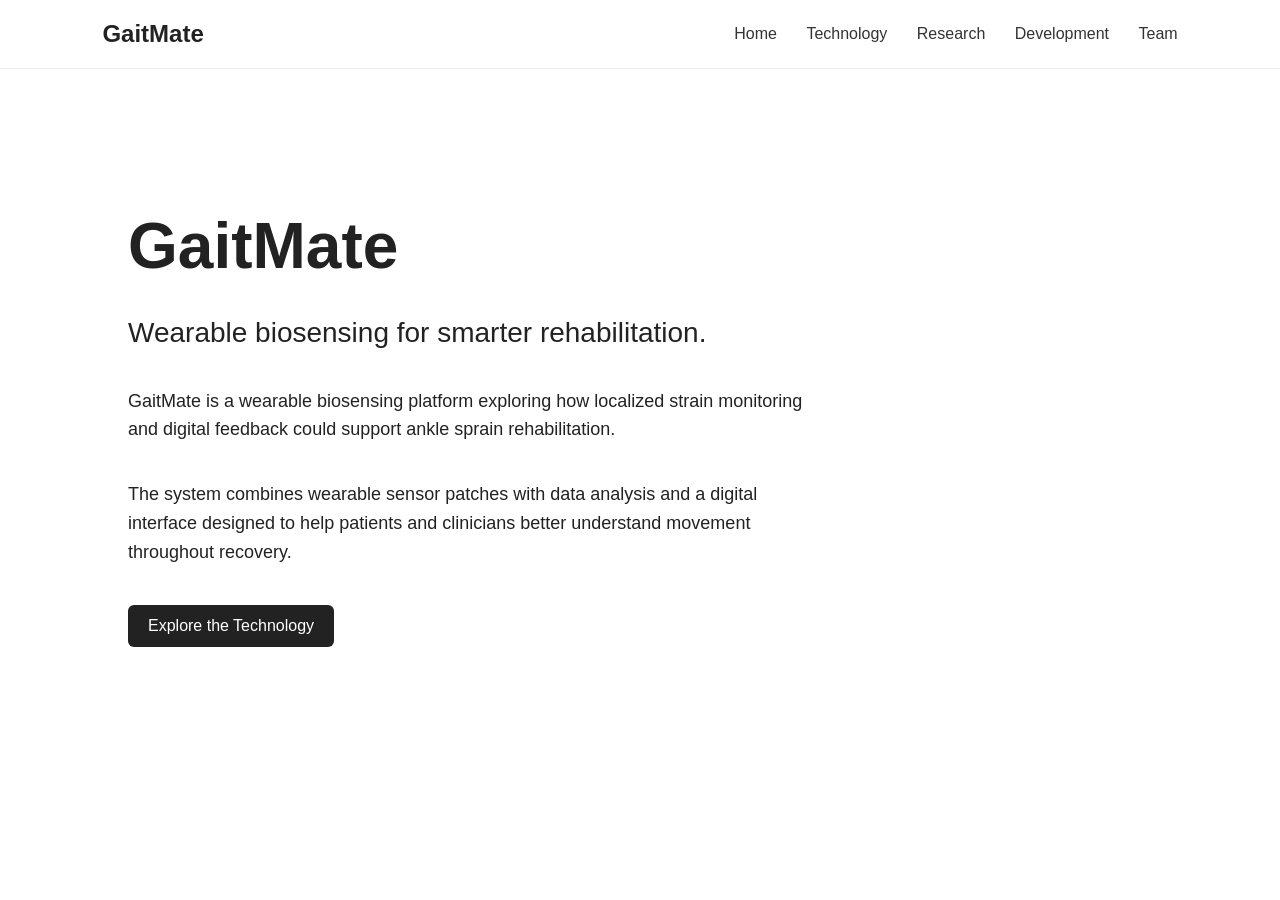
==== index.html @ d4fdb1a8 "Create index.html" ====
<!DOCTYPE html>
<html lang="en">

<head>
  <meta charset="UTF-8">
  <meta name="viewport" content="width=device-width, initial-scale=1.0">

  <title>GaitMate</title>

  <style>
    body {
      font-family: Arial, sans-serif;
      margin: 0;
      color: #222;
      background-color: #ffffff;
    }

    nav {
      padding: 20px 8%;
      display: flex;
      justify-content: space-between;
      align-items: center;
      border-bottom: 1px solid #eee;
    }

    nav h2 {
      margin: 0;
    }

    nav a {
      margin-left: 25px;
      text-decoration: none;
      color: #333;
    }

    .hero {
      min-height: 75vh;
      display: flex;
      flex-direction: column;
      justify-content: center;
      padding: 0 10%;
      max-width: 900px;
    }

    .hero h1 {
      font-size: 64px;
      margin-bottom: 10px;
    }

    .hero h2 {
      font-size: 28px;
      font-weight: normal;
      margin-bottom: 20px;
    }

    .hero p {
      font-size: 18px;
      line-height: 1.6;
      max-width: 700px;
    }

    .button {
      display: inline-block;
      margin-top: 20px;
      padding: 12px 20px;
      background: #222;
      color: white;
      text-decoration: none;
      border-radius: 6px;
      width: fit-content;
    }
  </style>
</head>

<body>

  <nav>
    <h2>GaitMate</h2>

    <div>
      <a href="index.html">Home</a>
      <a href="technology.html">Technology</a>
      <a href="research.html">Research</a>
      <a href="development.html">Development</a>
      <a href="team.html">Team</a>
    </div>
  </nav>

  <main class="hero">

    <h1>GaitMate</h1>

    <h2>Wearable biosensing for smarter rehabilitation.</h2>

    <p>
      GaitMate is a wearable biosensing platform exploring how
      localized strain monitoring and digital feedback could support
      ankle sprain rehabilitation.
    </p>

    <p>
      The system combines wearable sensor patches with data analysis
      and a digital interface designed to help patients and clinicians
      better understand movement throughout recovery.
    </p>

    <a class="button" href="technology.html">
      Explore the Technology
    </a>

  </main>

</body>
</html>
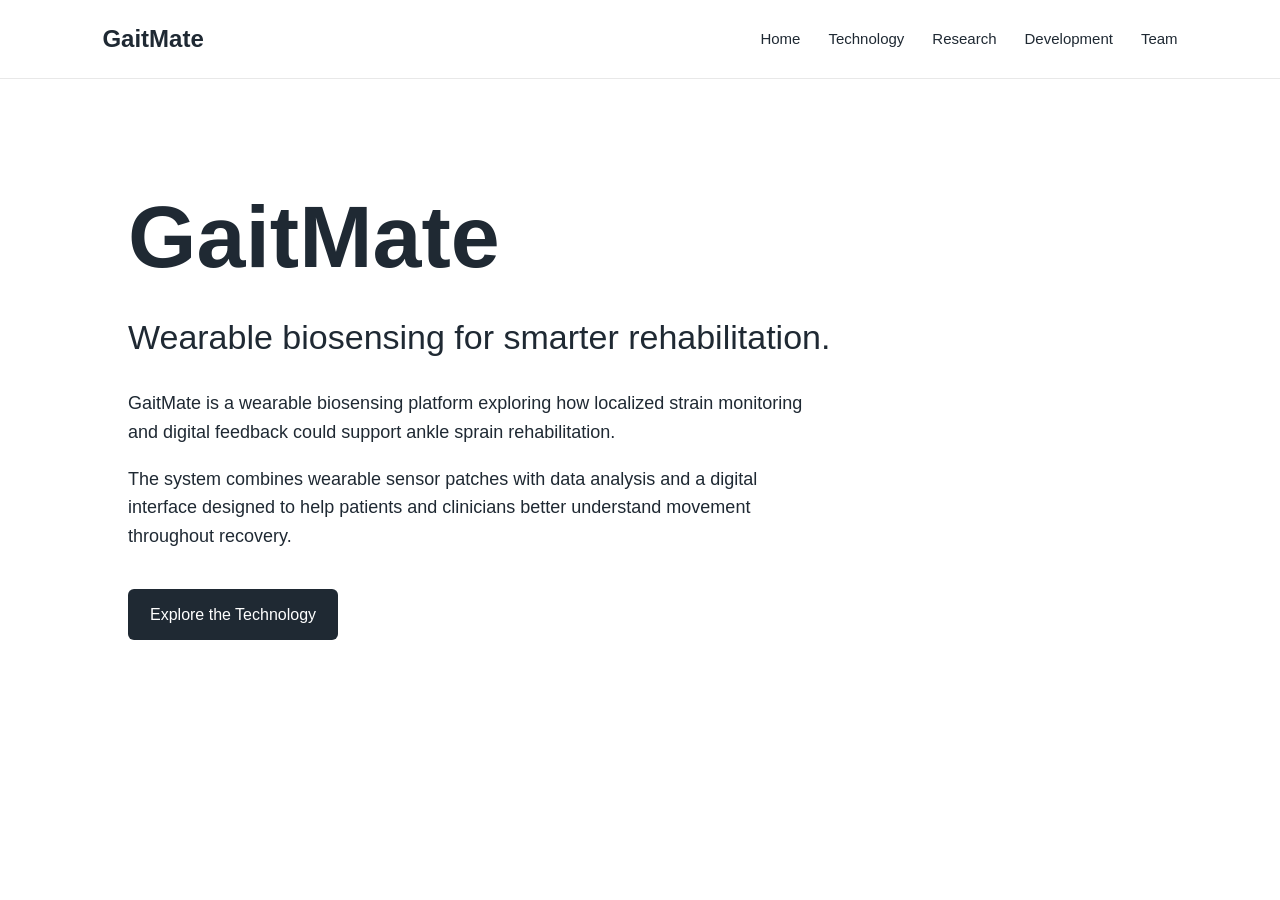
==== commit 6e3b37bf: "Update index.html" ====
--- a/index.html
+++ b/index.html
@@ -7,77 +7,15 @@
 
   <title>GaitMate</title>
 
-  <style>
-    body {
-      font-family: Arial, sans-serif;
-      margin: 0;
-      color: #222;
-      background-color: #ffffff;
-    }
-
-    nav {
-      padding: 20px 8%;
-      display: flex;
-      justify-content: space-between;
-      align-items: center;
-      border-bottom: 1px solid #eee;
-    }
-
-    nav h2 {
-      margin: 0;
-    }
-
-    nav a {
-      margin-left: 25px;
-      text-decoration: none;
-      color: #333;
-    }
-
-    .hero {
-      min-height: 75vh;
-      display: flex;
-      flex-direction: column;
-      justify-content: center;
-      padding: 0 10%;
-      max-width: 900px;
-    }
-
-    .hero h1 {
-      font-size: 64px;
-      margin-bottom: 10px;
-    }
-
-    .hero h2 {
-      font-size: 28px;
-      font-weight: normal;
-      margin-bottom: 20px;
-    }
-
-    .hero p {
-      font-size: 18px;
-      line-height: 1.6;
-      max-width: 700px;
-    }
-
-    .button {
-      display: inline-block;
-      margin-top: 20px;
-      padding: 12px 20px;
-      background: #222;
-      color: white;
-      text-decoration: none;
-      border-radius: 6px;
-      width: fit-content;
-    }
-  </style>
+<link rel="stylesheet" href="style.css">
 </head>
 
 <body>
 
-  <nav>
-    <h2>GaitMate</h2>
+ <nav>
+  <a class="logo" href="index.html">GaitMate</a>
 
-    <div>
+  <div class="nav-links">
       <a href="index.html">Home</a>
       <a href="technology.html">Technology</a>
       <a href="research.html">Research</a>
@@ -87,7 +25,8 @@
   </nav>
 
   <main class="hero">
-
+  <div class="hero-content">
+    
     <h1>GaitMate</h1>
 
     <h2>Wearable biosensing for smarter rehabilitation.</h2>
@@ -107,7 +46,7 @@
     <a class="button" href="technology.html">
       Explore the Technology
     </a>
-
+  </div>
   </main>
 
 </body>
--- a/style.css
+++ b/style.css
@@ -0,0 +1,194 @@
+/* ---------- GLOBAL ---------- */
+
+* {
+  box-sizing: border-box;
+}
+
+html {
+  scroll-behavior: smooth;
+}
+
+body {
+  margin: 0;
+  font-family: Arial, Helvetica, sans-serif;
+  color: #1f2933;
+  background: #ffffff;
+  line-height: 1.6;
+}
+
+a {
+  color: inherit;
+}
+
+
+/* ---------- NAVIGATION ---------- */
+
+nav {
+  padding: 20px 8%;
+  display: flex;
+  justify-content: space-between;
+  align-items: center;
+  border-bottom: 1px solid #e8e8e8;
+  background: white;
+}
+
+.logo {
+  font-size: 24px;
+  font-weight: 700;
+  text-decoration: none;
+}
+
+.nav-links {
+  display: flex;
+  gap: 28px;
+}
+
+.nav-links a {
+  text-decoration: none;
+  font-size: 15px;
+}
+
+.nav-links a:hover {
+  opacity: 0.6;
+}
+
+
+/* ---------- HERO ---------- */
+
+.hero {
+  min-height: 75vh;
+  display: flex;
+  align-items: center;
+  padding: 80px 10%;
+}
+
+.hero-content {
+  max-width: 800px;
+}
+
+.hero h1 {
+  font-size: clamp(52px, 8vw, 88px);
+  line-height: 1;
+  margin: 0 0 20px;
+}
+
+.hero h2 {
+  font-size: clamp(24px, 3vw, 34px);
+  font-weight: 400;
+  margin-bottom: 25px;
+}
+
+.hero p {
+  font-size: 18px;
+  max-width: 700px;
+}
+
+
+/* ---------- BUTTONS ---------- */
+
+.button {
+  display: inline-block;
+  margin-top: 20px;
+  padding: 13px 22px;
+  background: #1f2933;
+  color: white;
+  text-decoration: none;
+  border-radius: 6px;
+  transition: 0.2s;
+}
+
+.button:hover {
+  transform: translateY(-2px);
+}
+
+
+/* ---------- STANDARD PAGES ---------- */
+
+.page {
+  max-width: 1000px;
+  margin: 0 auto;
+  padding: 90px 30px;
+}
+
+.page-header {
+  margin-bottom: 70px;
+}
+
+.page-header h1 {
+  font-size: clamp(42px, 6vw, 64px);
+  margin-bottom: 15px;
+}
+
+.page-header p {
+  max-width: 700px;
+  font-size: 19px;
+  color: #5d6872;
+}
+
+
+/* ---------- CONTENT SECTIONS ---------- */
+
+.section {
+  margin: 80px 0;
+}
+
+.section h2 {
+  font-size: 32px;
+  margin-bottom: 15px;
+}
+
+.section p {
+  max-width: 750px;
+  font-size: 17px;
+}
+
+
+/* ---------- CARDS ---------- */
+
+.card-grid {
+  display: grid;
+  grid-template-columns: repeat(auto-fit, minmax(220px, 1fr));
+  gap: 24px;
+  margin-top: 35px;
+}
+
+.card {
+  border: 1px solid #e5e7eb;
+  border-radius: 10px;
+  padding: 28px;
+}
+
+.card h3 {
+  margin-top: 0;
+}
+
+
+/* ---------- FOOTER ---------- */
+
+footer {
+  border-top: 1px solid #e8e8e8;
+  padding: 40px 8%;
+  font-size: 14px;
+  color: #68737d;
+}
+
+
+/* ---------- MOBILE ---------- */
+
+@media (max-width: 750px) {
+
+  nav {
+    align-items: flex-start;
+    flex-direction: column;
+    gap: 15px;
+  }
+
+  .nav-links {
+    flex-wrap: wrap;
+    gap: 15px;
+  }
+
+  .hero {
+    padding: 70px 8%;
+  }
+}
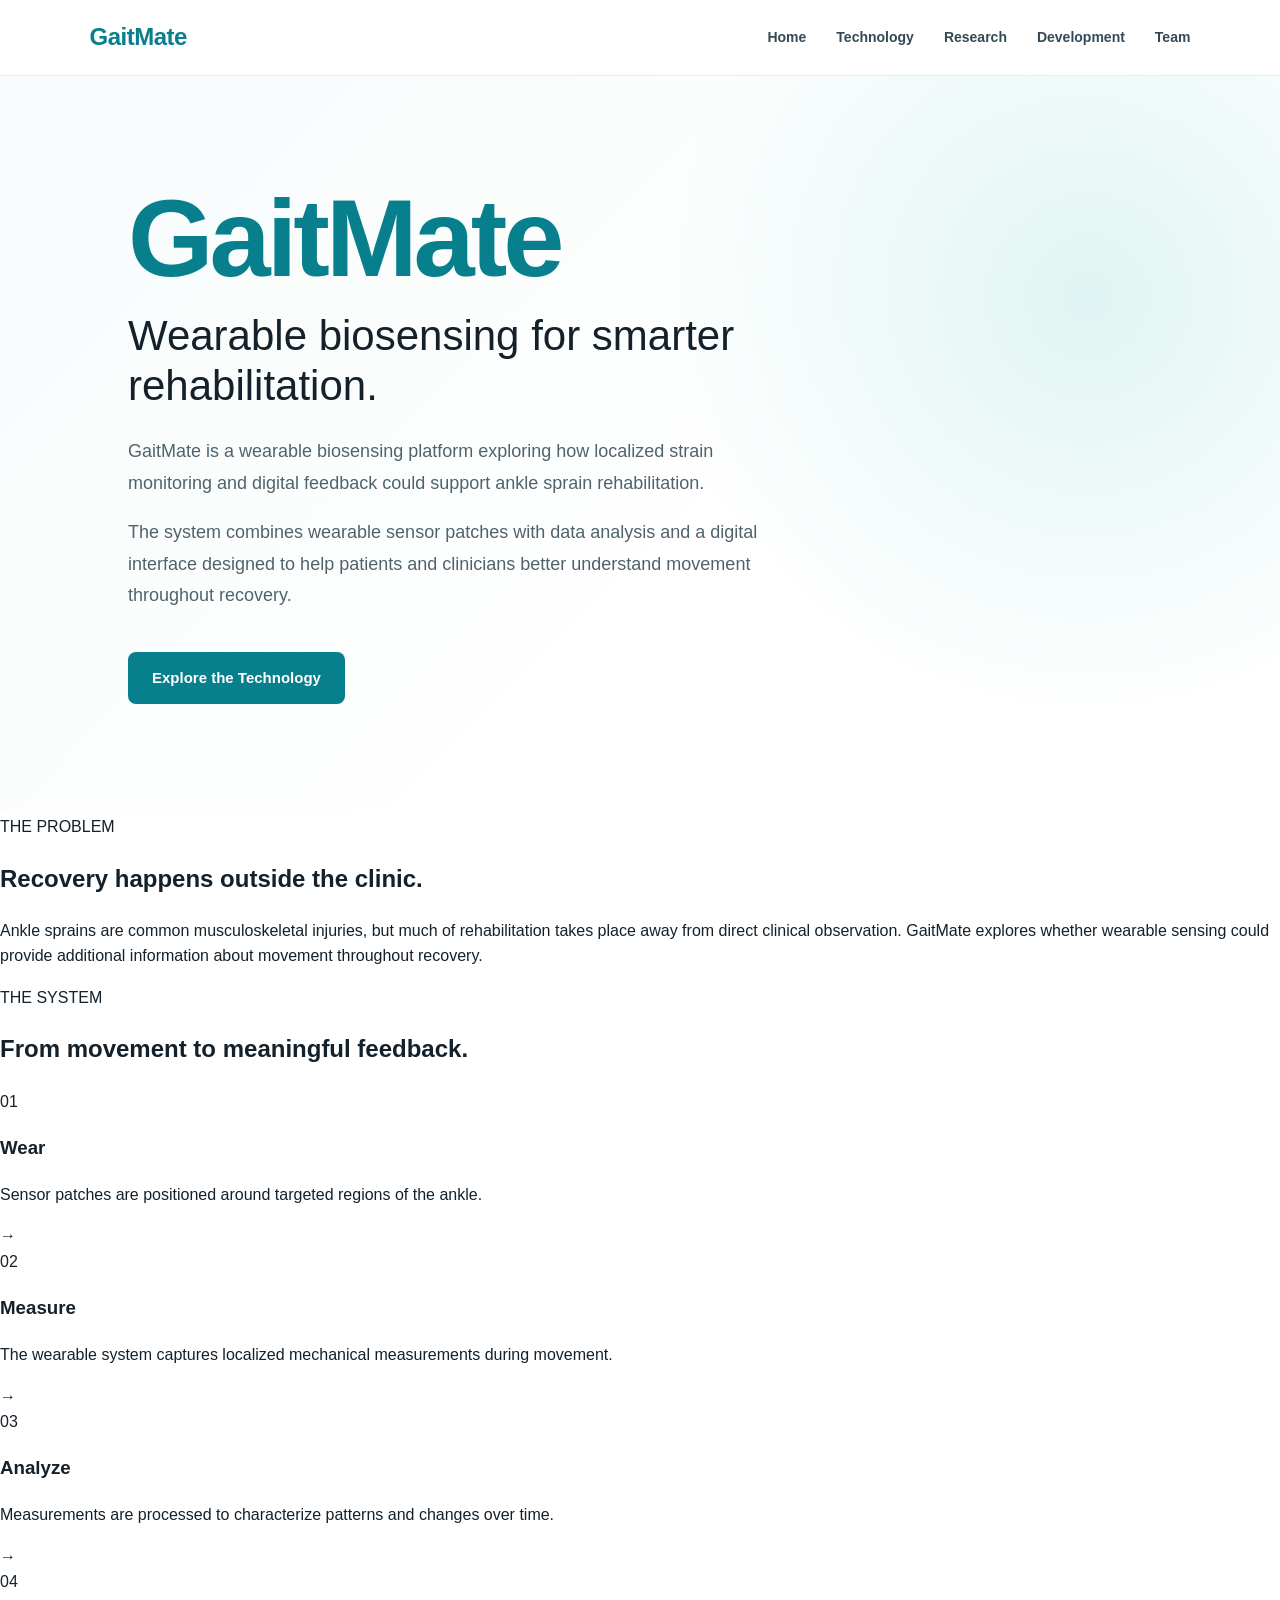
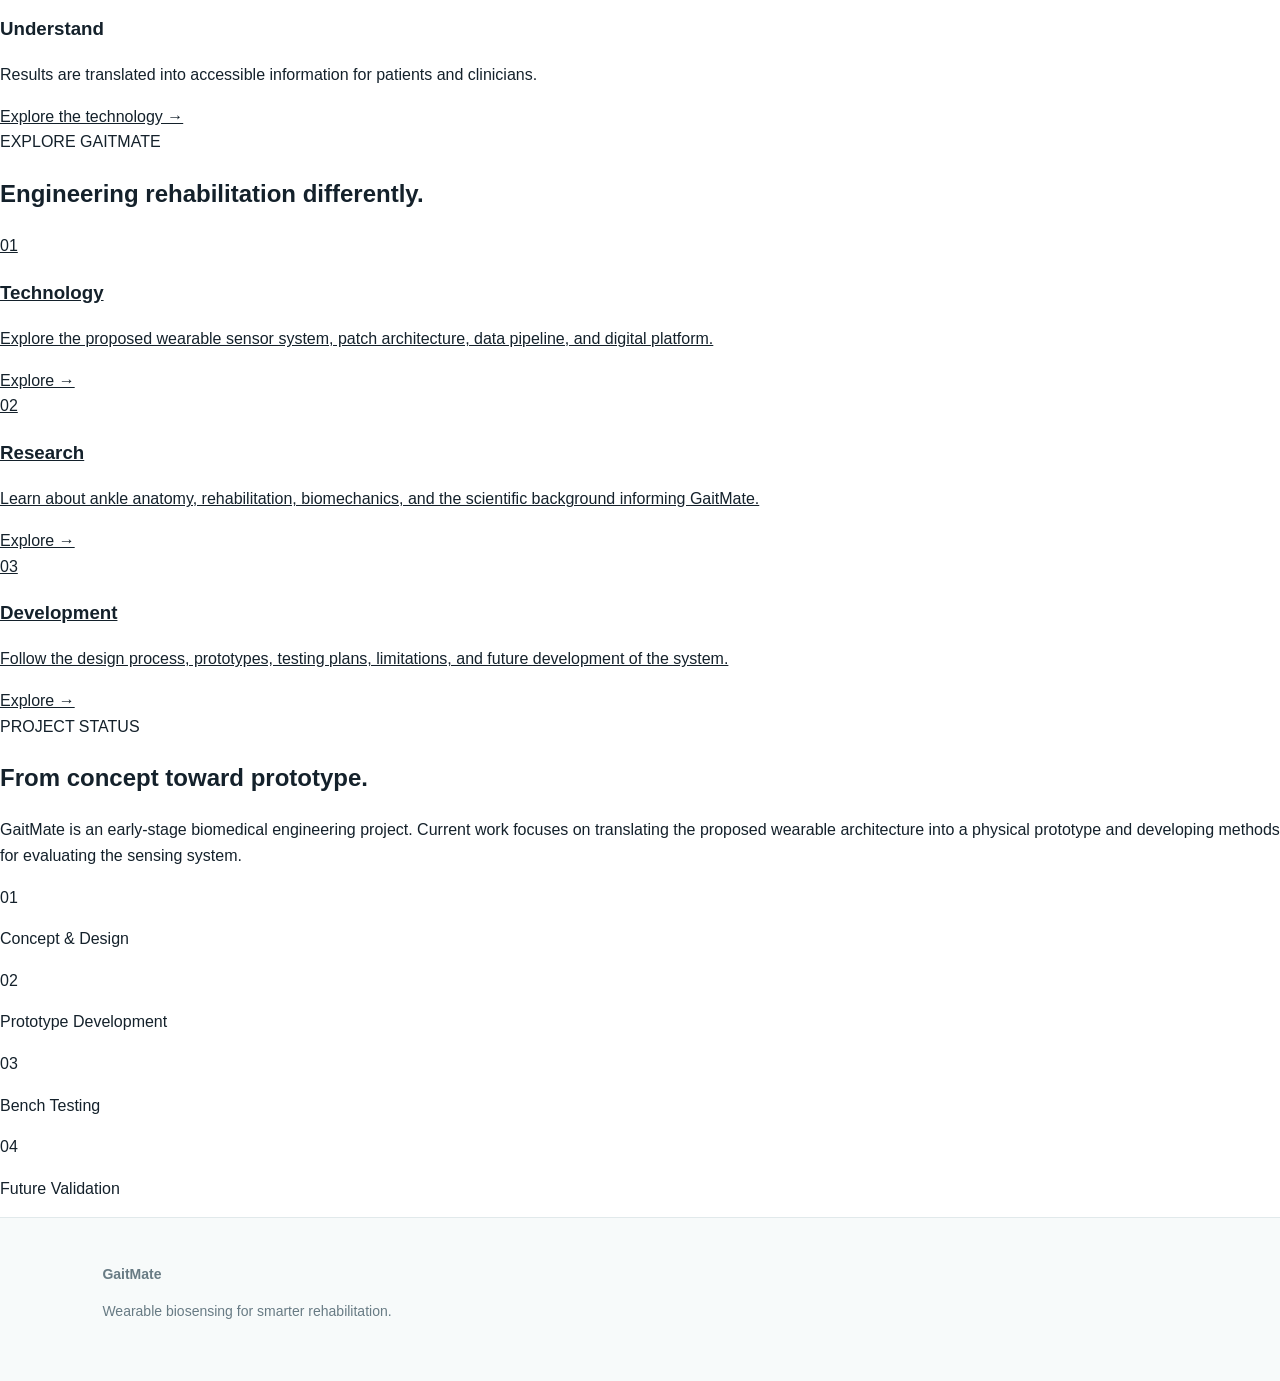
==== commit 5f2136d7: "Update index.html" ====
--- a/index.html
+++ b/index.html
@@ -48,6 +48,188 @@
     </a>
   </div>
   </main>
-
+<!-- =========================
+     THE PROBLEM
+     ========================= -->
+
+<section class="home-section">
+
+  <div class="section-label">THE PROBLEM</div>
+
+  <h2>Recovery happens outside the clinic.</h2>
+
+  <p class="section-intro">
+    Ankle sprains are common musculoskeletal injuries, but much of
+    rehabilitation takes place away from direct clinical observation.
+    GaitMate explores whether wearable sensing could provide additional
+    information about movement throughout recovery.
+  </p>
+
+</section>
+
+
+<!-- =========================
+     THE GAITMATE SYSTEM
+     ========================= -->
+
+<section class="home-section alt-section">
+
+  <div class="section-label">THE SYSTEM</div>
+
+  <h2>From movement to meaningful feedback.</h2>
+
+  <div class="process-grid">
+
+    <div class="process-step">
+      <span>01</span>
+      <h3>Wear</h3>
+      <p>
+        Sensor patches are positioned around targeted regions
+        of the ankle.
+      </p>
+    </div>
+
+    <div class="process-arrow">→</div>
+
+    <div class="process-step">
+      <span>02</span>
+      <h3>Measure</h3>
+      <p>
+        The wearable system captures localized mechanical
+        measurements during movement.
+      </p>
+    </div>
+
+    <div class="process-arrow">→</div>
+
+    <div class="process-step">
+      <span>03</span>
+      <h3>Analyze</h3>
+      <p>
+        Measurements are processed to characterize patterns
+        and changes over time.
+      </p>
+    </div>
+
+    <div class="process-arrow">→</div>
+
+    <div class="process-step">
+      <span>04</span>
+      <h3>Understand</h3>
+      <p>
+        Results are translated into accessible information
+        for patients and clinicians.
+      </p>
+    </div>
+
+  </div>
+
+  <a class="text-link" href="technology.html">
+    Explore the technology →
+  </a>
+
+</section>
+
+
+<!-- =========================
+     PROJECT AREAS
+     ========================= -->
+
+<section class="home-section">
+
+  <div class="section-label">EXPLORE GAITMATE</div>
+
+  <h2>Engineering rehabilitation differently.</h2>
+
+  <div class="feature-grid">
+
+    <a class="feature-card" href="technology.html">
+      <div class="feature-number">01</div>
+      <h3>Technology</h3>
+      <p>
+        Explore the proposed wearable sensor system, patch
+        architecture, data pipeline, and digital platform.
+      </p>
+      <span>Explore →</span>
+    </a>
+
+    <a class="feature-card" href="research.html">
+      <div class="feature-number">02</div>
+      <h3>Research</h3>
+      <p>
+        Learn about ankle anatomy, rehabilitation, biomechanics,
+        and the scientific background informing GaitMate.
+      </p>
+      <span>Explore →</span>
+    </a>
+
+    <a class="feature-card" href="development.html">
+      <div class="feature-number">03</div>
+      <h3>Development</h3>
+      <p>
+        Follow the design process, prototypes, testing plans,
+        limitations, and future development of the system.
+      </p>
+      <span>Explore →</span>
+    </a>
+
+  </div>
+
+</section>
+
+
+<!-- =========================
+     PROJECT STATUS
+     ========================= -->
+
+<section class="home-section status-section">
+
+  <div>
+
+    <div class="section-label">PROJECT STATUS</div>
+
+    <h2>From concept toward prototype.</h2>
+
+    <p>
+      GaitMate is an early-stage biomedical engineering project.
+      Current work focuses on translating the proposed wearable
+      architecture into a physical prototype and developing methods
+      for evaluating the sensing system.
+    </p>
+
+  </div>
+
+  <div class="status-box">
+
+    <div>
+      <span>01</span>
+      <p>Concept & Design</p>
+    </div>
+
+    <div>
+      <span>02</span>
+      <p>Prototype Development</p>
+    </div>
+
+    <div>
+      <span>03</span>
+      <p>Bench Testing</p>
+    </div>
+
+    <div>
+      <span>04</span>
+      <p>Future Validation</p>
+    </div>
+
+  </div>
+
+</section>
+
+
+<footer>
+  <strong>GaitMate</strong>
+  <p>Wearable biosensing for smarter rehabilitation.</p>
+</footer>
+  
 </body>
 </html>
--- a/style.css
+++ b/style.css
@@ -1,4 +1,6 @@
-/* ---------- GLOBAL ---------- */
+/* ==============================
+   GAITMATE DESIGN SYSTEM
+   ============================== */
 
 * {
   box-sizing: border-box;
@@ -11,7 +13,7 @@
 body {
   margin: 0;
   font-family: Arial, Helvetica, sans-serif;
-  color: #1f2933;
+  color: #14212b;
   background: #ffffff;
   line-height: 1.6;
 }
@@ -21,174 +23,295 @@
 }
 
 
-/* ---------- NAVIGATION ---------- */
+/* ==============================
+   NAVIGATION
+   ============================== */
 
 nav {
-  padding: 20px 8%;
+  min-height: 76px;
+  padding: 0 7%;
   display: flex;
   justify-content: space-between;
   align-items: center;
-  border-bottom: 1px solid #e8e8e8;
-  background: white;
+
+  background: rgba(255, 255, 255, 0.96);
+  border-bottom: 1px solid #e7edef;
 }
 
 .logo {
   font-size: 24px;
-  font-weight: 700;
+  font-weight: 800;
+  letter-spacing: -0.5px;
+  color: #087f8c;
   text-decoration: none;
 }
 
 .nav-links {
   display: flex;
-  gap: 28px;
+  gap: 30px;
 }
 
 .nav-links a {
+  font-size: 14px;
+  font-weight: 600;
   text-decoration: none;
-  font-size: 15px;
+  color: #344955;
+  transition: 0.2s;
 }
 
 .nav-links a:hover {
-  opacity: 0.6;
-}
-
-
-/* ---------- HERO ---------- */
+  color: #087f8c;
+}
+
+
+/* ==============================
+   HOMEPAGE HERO
+   ============================== */
 
 .hero {
-  min-height: 75vh;
+  min-height: 82vh;
+
   display: flex;
   align-items: center;
-  padding: 80px 10%;
+
+  padding: 100px 10%;
+
+  background:
+    radial-gradient(
+      circle at 85% 30%,
+      #dff5f3 0%,
+      transparent 35%
+    ),
+    linear-gradient(
+      135deg,
+      #f7fbfb 0%,
+      #ffffff 60%
+    );
 }
 
 .hero-content {
-  max-width: 800px;
+  max-width: 850px;
 }
 
 .hero h1 {
-  font-size: clamp(52px, 8vw, 88px);
-  line-height: 1;
   margin: 0 0 20px;
+
+  font-size: clamp(65px, 9vw, 110px);
+  line-height: 0.95;
+  letter-spacing: -4px;
+
+  color: #087f8c;
 }
 
 .hero h2 {
-  font-size: clamp(24px, 3vw, 34px);
-  font-weight: 400;
-  margin-bottom: 25px;
+  max-width: 750px;
+
+  margin: 0 0 25px;
+
+  font-size: clamp(27px, 3.5vw, 42px);
+  line-height: 1.2;
+  font-weight: 500;
+
+  color: #14212b;
 }
 
 .hero p {
+  max-width: 670px;
+
   font-size: 18px;
-  max-width: 700px;
-}
-
-
-/* ---------- BUTTONS ---------- */
+  line-height: 1.75;
+
+  color: #50636d;
+}
+
+
+/* ==============================
+   BUTTONS
+   ============================== */
 
 .button {
   display: inline-block;
-  margin-top: 20px;
-  padding: 13px 22px;
-  background: #1f2933;
+
+  margin-top: 22px;
+  padding: 14px 24px;
+
+  background: #087f8c;
   color: white;
+
+  font-size: 15px;
+  font-weight: 700;
+
   text-decoration: none;
-  border-radius: 6px;
+
+  border-radius: 8px;
+
   transition: 0.2s;
 }
 
 .button:hover {
+  background: #066873;
   transform: translateY(-2px);
 }
 
 
-/* ---------- STANDARD PAGES ---------- */
+/* ==============================
+   STANDARD WIKI PAGES
+   ============================== */
 
 .page {
-  max-width: 1000px;
+  max-width: 1100px;
+
   margin: 0 auto;
-  padding: 90px 30px;
+  padding: 100px 35px;
 }
 
 .page-header {
-  margin-bottom: 70px;
+  max-width: 800px;
+  margin-bottom: 90px;
 }
 
 .page-header h1 {
-  font-size: clamp(42px, 6vw, 64px);
-  margin-bottom: 15px;
+  margin: 0 0 20px;
+
+  font-size: clamp(48px, 6vw, 72px);
+  line-height: 1;
+
+  color: #087f8c;
 }
 
 .page-header p {
-  max-width: 700px;
-  font-size: 19px;
-  color: #5d6872;
-}
-
-
-/* ---------- CONTENT SECTIONS ---------- */
+  max-width: 720px;
+
+  font-size: 20px;
+  line-height: 1.7;
+
+  color: #5a6c75;
+}
+
+
+/* ==============================
+   SECTIONS
+   ============================== */
 
 .section {
-  margin: 80px 0;
+  margin: 100px 0;
 }
 
 .section h2 {
-  font-size: 32px;
-  margin-bottom: 15px;
-}
-
-.section p {
-  max-width: 750px;
+  margin-bottom: 18px;
+
+  font-size: 34px;
+  line-height: 1.2;
+
+  color: #14212b;
+}
+
+.section > p {
+  max-width: 780px;
+
   font-size: 17px;
-}
-
-
-/* ---------- CARDS ---------- */
+  line-height: 1.8;
+
+  color: #53666f;
+}
+
+
+/* ==============================
+   TECHNOLOGY CARDS
+   ============================== */
 
 .card-grid {
   display: grid;
-  grid-template-columns: repeat(auto-fit, minmax(220px, 1fr));
-  gap: 24px;
-  margin-top: 35px;
+
+  grid-template-columns:
+    repeat(auto-fit, minmax(230px, 1fr));
+
+  gap: 25px;
+
+  margin-top: 40px;
 }
 
 .card {
-  border: 1px solid #e5e7eb;
-  border-radius: 10px;
-  padding: 28px;
+  padding: 32px;
+
+  background: #f6fbfb;
+
+  border: 1px solid #dcebea;
+  border-radius: 14px;
+
+  transition: 0.2s;
+}
+
+.card:hover {
+  transform: translateY(-4px);
+
+  box-shadow:
+    0 12px 30px rgba(0, 0, 0, 0.06);
 }
 
 .card h3 {
   margin-top: 0;
-}
-
-
-/* ---------- FOOTER ---------- */
+  margin-bottom: 12px;
+
+  color: #087f8c;
+}
+
+.card p {
+  margin-bottom: 0;
+
+  color: #586b74;
+}
+
+
+/* ==============================
+   FOOTER
+   ============================== */
 
 footer {
-  border-top: 1px solid #e8e8e8;
-  padding: 40px 8%;
+  padding: 45px 8%;
+
+  background: #f7fafa;
+
+  border-top: 1px solid #e1e9eb;
+
+  color: #687b84;
+
   font-size: 14px;
-  color: #68737d;
-}
-
-
-/* ---------- MOBILE ---------- */
-
-@media (max-width: 750px) {
+}
+
+
+/* ==============================
+   MOBILE
+   ============================== */
+
+@media (max-width: 760px) {
 
   nav {
+    padding: 20px 7%;
+
     align-items: flex-start;
     flex-direction: column;
+
     gap: 15px;
   }
 
   .nav-links {
     flex-wrap: wrap;
-    gap: 15px;
+    gap: 14px 20px;
   }
 
   .hero {
-    padding: 70px 8%;
-  }
-}
+    min-height: auto;
+
+    padding: 100px 8%;
+  }
+
+  .hero h1 {
+    letter-spacing: -2px;
+  }
+
+  .page {
+    padding: 70px 25px;
+  }
+
+}
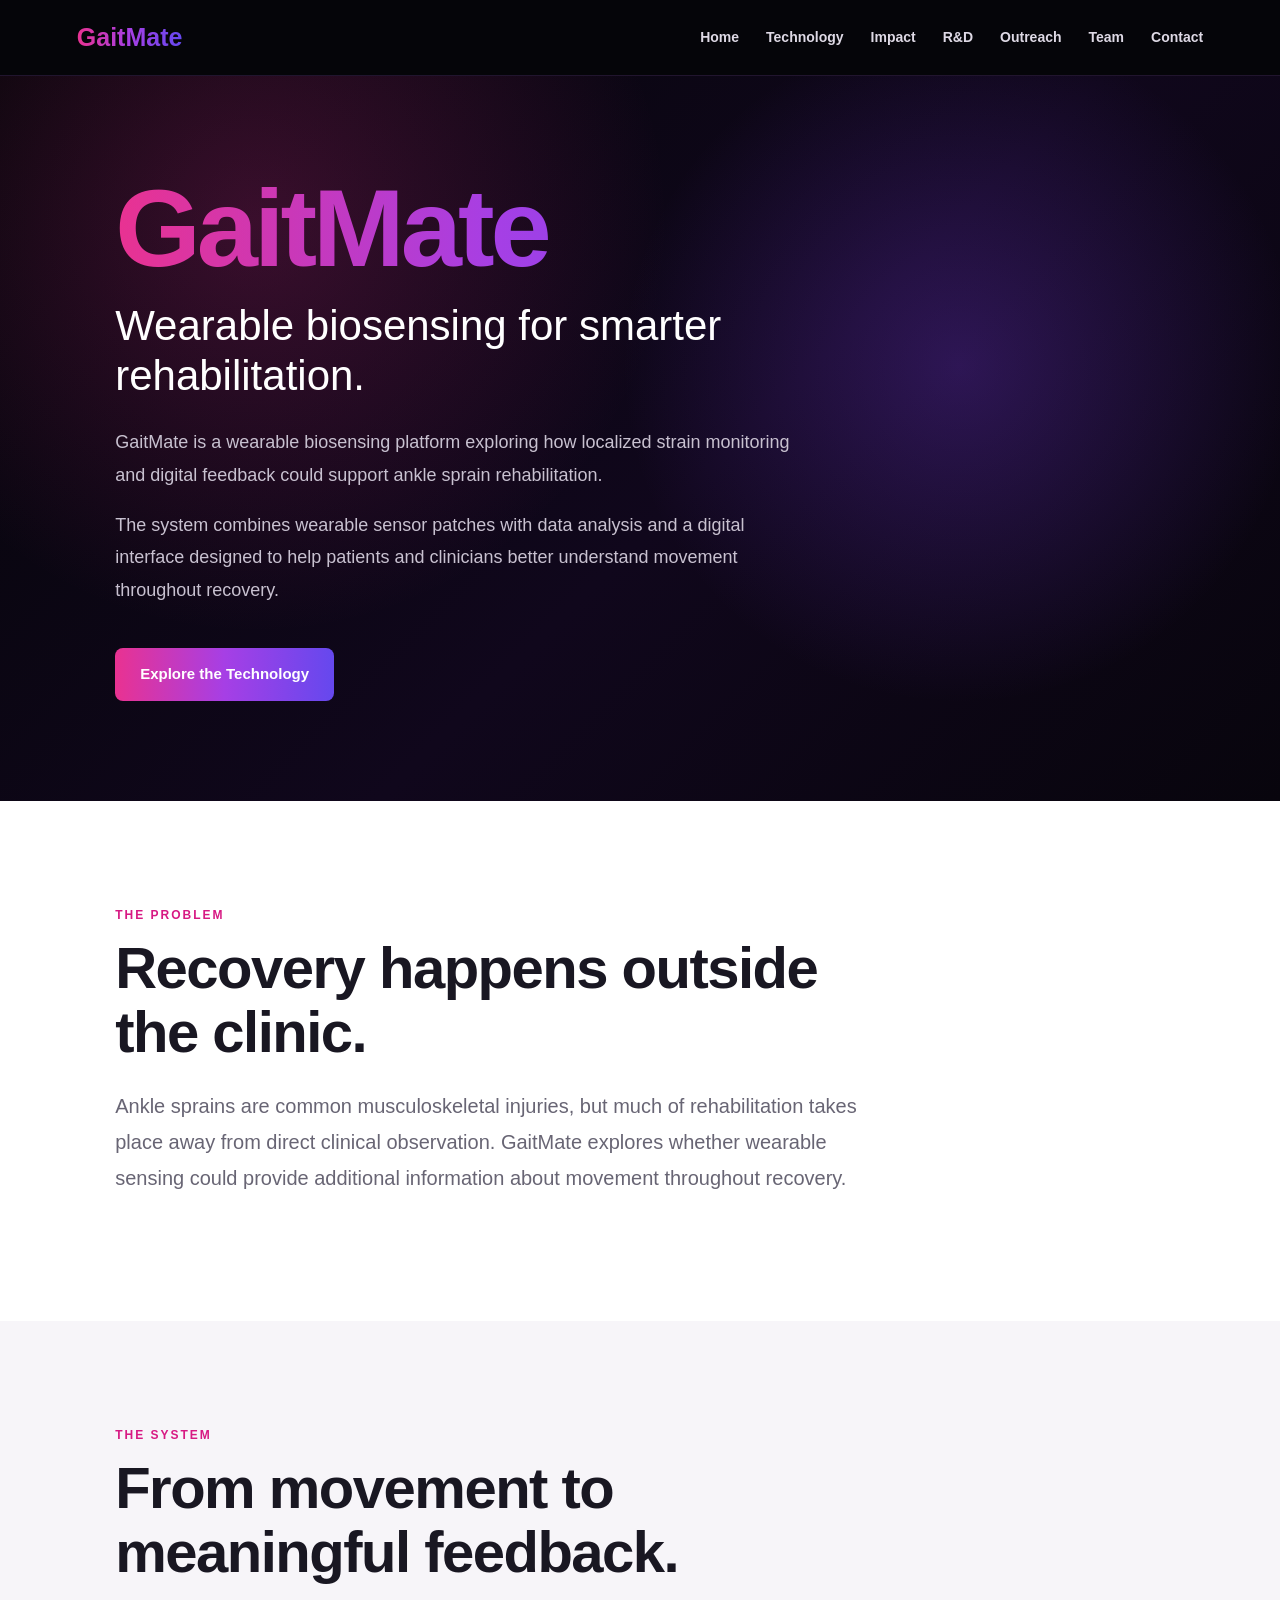
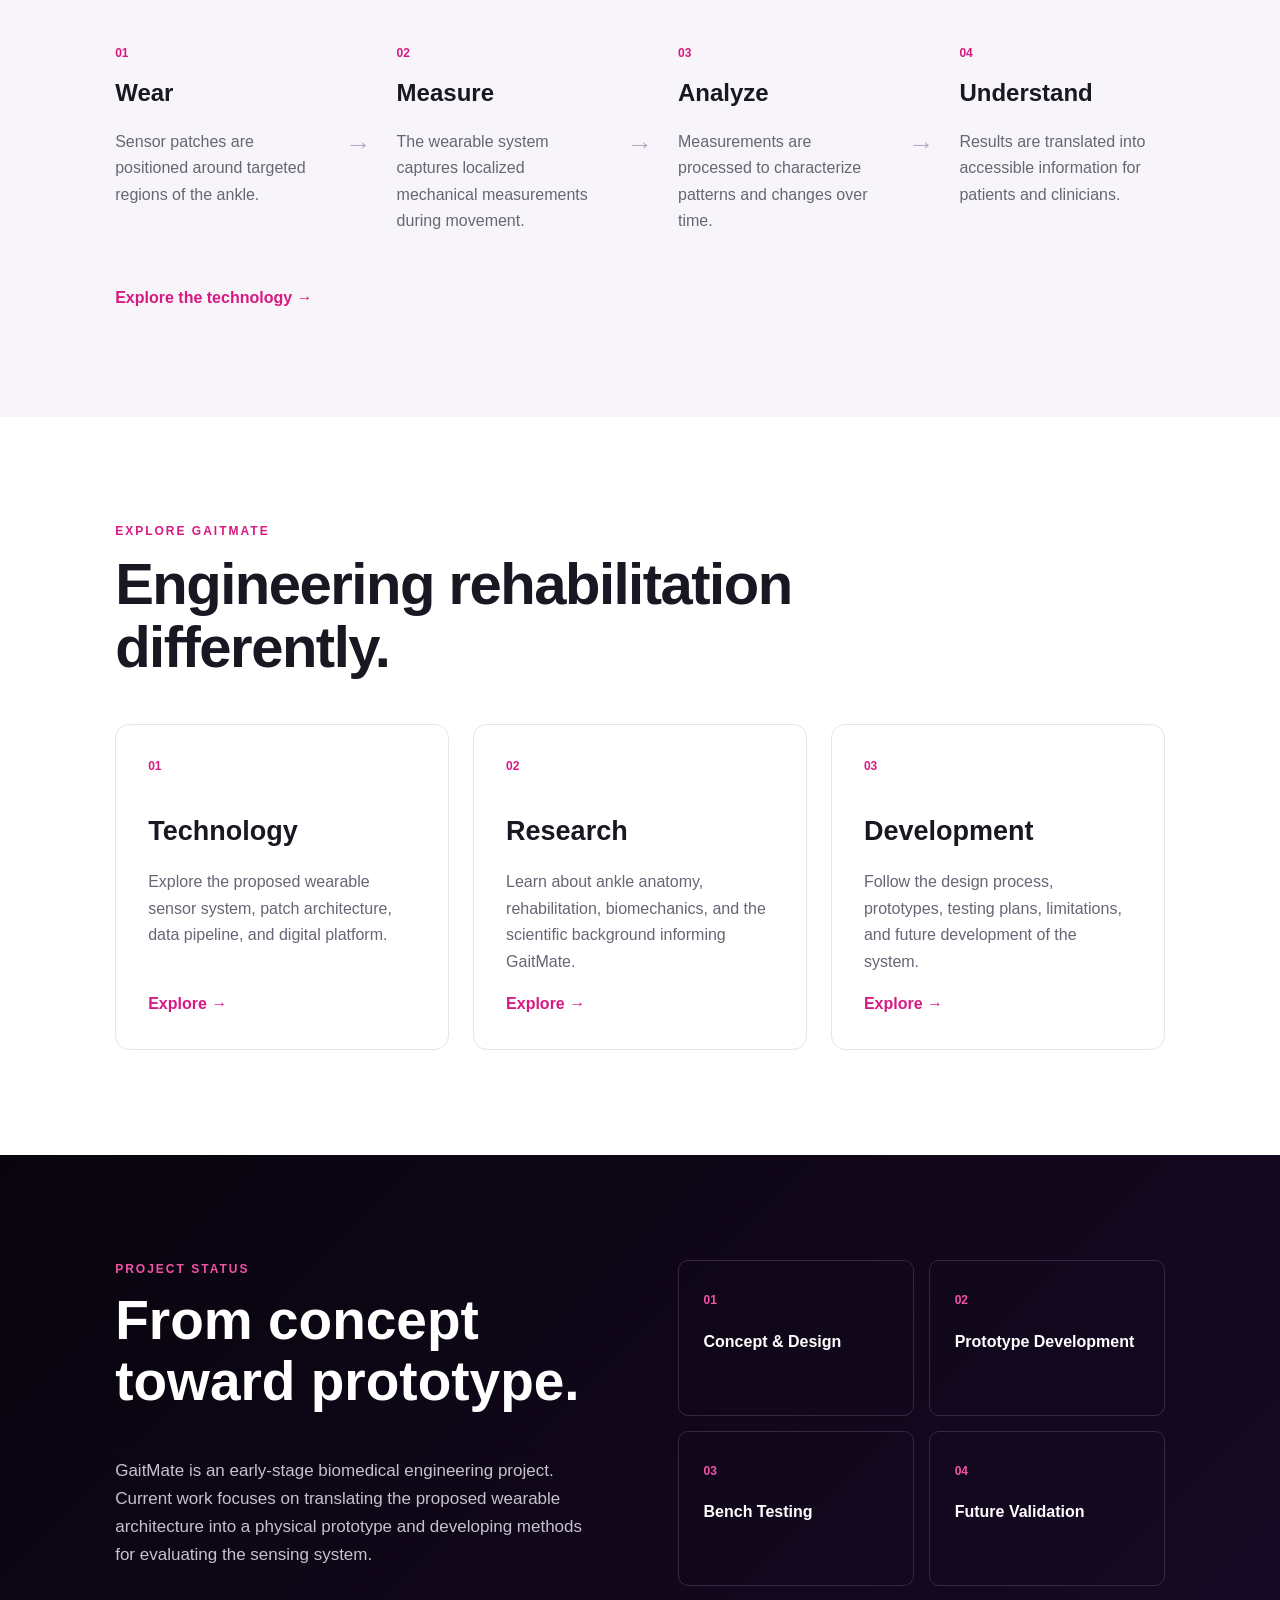
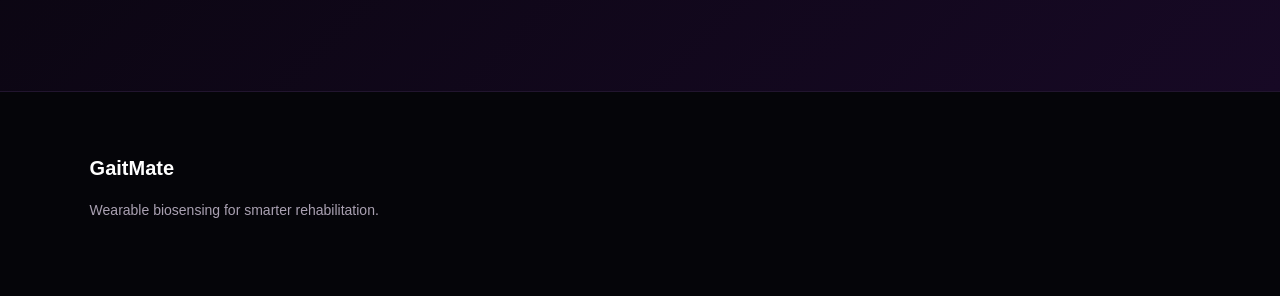
==== commit cb94946f: "Update index.html" ====
--- a/index.html
+++ b/index.html
@@ -16,12 +16,14 @@
   <a class="logo" href="index.html">GaitMate</a>
 
   <div class="nav-links">
-      <a href="index.html">Home</a>
-      <a href="technology.html">Technology</a>
-      <a href="research.html">Research</a>
-      <a href="development.html">Development</a>
-      <a href="team.html">Team</a>
-    </div>
+  <a href="index.html">Home</a>
+  <a href="technology.html">Technology</a>
+  <a href="impact.html">Impact</a>
+  <a href="research-development.html">R&D</a>
+  <a href="outreach.html">Outreach</a>
+  <a href="team.html">Team</a>
+  <a href="contact.html">Contact</a>
+</div>
   </nav>
 
   <main class="hero">
--- a/style.css
+++ b/style.css
@@ -1,6 +1,32 @@
-/* ==============================
-   GAITMATE DESIGN SYSTEM
-   ============================== */
+/* =====================================================
+   GAITMATE — GLOBAL DESIGN SYSTEM
+   ===================================================== */
+
+:root {
+  --black: #050509;
+  --navy: #0d0718;
+  --dark-purple: #180a2c;
+
+  --pink: #e93291;
+  --magenta: #d71983;
+  --purple: #9146ff;
+  --violet: #6548ee;
+
+  --text: #191722;
+  --gray: #686574;
+  --light-gray: #f7f5f9;
+  --lavender: #f7f3fc;
+  --border: #e9e3ed;
+  --white: #ffffff;
+
+  --gradient: linear-gradient(
+    90deg,
+    #e93291 0%,
+    #a63fe5 50%,
+    #6548ee 100%
+  );
+}
+
 
 * {
   box-sizing: border-box;
@@ -12,10 +38,16 @@
 
 body {
   margin: 0;
-  font-family: Arial, Helvetica, sans-serif;
-  color: #14212b;
-  background: #ffffff;
-  line-height: 1.6;
+
+  font-family:
+    Arial,
+    Helvetica,
+    sans-serif;
+
+  color: var(--text);
+  background: var(--white);
+
+  line-height: 1.65;
 }
 
 a {
@@ -23,74 +55,94 @@
 }
 
 
-/* ==============================
+/* =====================================================
    NAVIGATION
-   ============================== */
+   ===================================================== */
 
 nav {
   min-height: 76px;
-  padding: 0 7%;
+
+  padding: 0 6%;
+
   display: flex;
   justify-content: space-between;
   align-items: center;
 
-  background: rgba(255, 255, 255, 0.96);
-  border-bottom: 1px solid #e7edef;
+  background: var(--black);
+
+  border-bottom: 1px solid #21152e;
 }
 
 .logo {
-  font-size: 24px;
+  font-size: 25px;
   font-weight: 800;
-  letter-spacing: -0.5px;
-  color: #087f8c;
+
   text-decoration: none;
+
+  background: var(--gradient);
+  -webkit-background-clip: text;
+  -webkit-text-fill-color: transparent;
+  background-clip: text;
 }
 
 .nav-links {
   display: flex;
-  gap: 30px;
+  align-items: center;
+
+  gap: 27px;
 }
 
 .nav-links a {
+  color: #ded9e5;
+
   font-size: 14px;
   font-weight: 600;
+
   text-decoration: none;
-  color: #344955;
+
   transition: 0.2s;
 }
 
 .nav-links a:hover {
-  color: #087f8c;
-}
-
-
-/* ==============================
-   HOMEPAGE HERO
-   ============================== */
+  color: var(--pink);
+}
+
+
+/* =====================================================
+   HERO
+   ===================================================== */
 
 .hero {
-  min-height: 82vh;
+  min-height: 78vh;
 
   display: flex;
   align-items: center;
 
-  padding: 100px 10%;
+  padding: 100px 9%;
+
+  color: white;
 
   background:
     radial-gradient(
-      circle at 85% 30%,
-      #dff5f3 0%,
+      circle at 75% 40%,
+      rgba(126, 61, 238, 0.28),
+      transparent 32%
+    ),
+    radial-gradient(
+      circle at 20% 20%,
+      rgba(230, 45, 145, 0.22),
       transparent 35%
     ),
     linear-gradient(
       135deg,
-      #f7fbfb 0%,
-      #ffffff 60%
+      #050509,
+      #10071c 55%,
+      #08050d
     );
 }
 
 .hero-content {
-  max-width: 850px;
+  max-width: 820px;
 }
 
 .hero h1 {
@@ -98,100 +150,127 @@
 
   font-size: clamp(65px, 9vw, 110px);
   line-height: 0.95;
+
   letter-spacing: -4px;
 
-  color: #087f8c;
+  background: var(--gradient);
+
+  -webkit-background-clip: text;
+  -webkit-text-fill-color: transparent;
+  background-clip: text;
 }
 
 .hero h2 {
-  max-width: 750px;
+  max-width: 760px;
 
   margin: 0 0 25px;
 
   font-size: clamp(27px, 3.5vw, 42px);
   line-height: 1.2;
+
   font-weight: 500;
 
-  color: #14212b;
+  color: white;
 }
 
 .hero p {
-  max-width: 670px;
+  max-width: 680px;
+
+  color: #c8c1d0;
 
   font-size: 18px;
-  line-height: 1.75;
-
-  color: #50636d;
-}
-
-
-/* ==============================
+  line-height: 1.8;
+}
+
+
+/* =====================================================
    BUTTONS
-   ============================== */
+   ===================================================== */
 
 .button {
   display: inline-block;
 
-  margin-top: 22px;
-  padding: 14px 24px;
-
-  background: #087f8c;
+  margin-top: 24px;
+
+  padding: 14px 25px;
+
   color: white;
+  background: var(--gradient);
+
+  border-radius: 8px;
 
   font-size: 15px;
   font-weight: 700;
 
   text-decoration: none;
 
-  border-radius: 8px;
-
   transition: 0.2s;
 }
 
 .button:hover {
-  background: #066873;
   transform: translateY(-2px);
-}
-
-
-/* ==============================
-   STANDARD WIKI PAGES
-   ============================== */
+
+  box-shadow:
+    0 10px 30px rgba(217, 25, 131, 0.22);
+}
+
+.text-link {
+  color: var(--magenta);
+
+  font-weight: 700;
+  text-decoration: none;
+}
+
+
+/* =====================================================
+   STANDARD PAGES
+   ===================================================== */
 
 .page {
   max-width: 1100px;
 
-  margin: 0 auto;
+  margin: auto;
+
   padding: 100px 35px;
 }
 
 .page-header {
-  max-width: 800px;
+  max-width: 820px;
+
   margin-bottom: 90px;
 }
 
 .page-header h1 {
-  margin: 0 0 20px;
+  margin: 8px 0 20px;
 
   font-size: clamp(48px, 6vw, 72px);
   line-height: 1;
 
-  color: #087f8c;
+  letter-spacing: -2px;
 }
 
 .page-header p {
-  max-width: 720px;
+  max-width: 750px;
+
+  color: var(--gray);
 
   font-size: 20px;
   line-height: 1.7;
-
-  color: #5a6c75;
-}
-
-
-/* ==============================
-   SECTIONS
-   ============================== */
+}
+
+.section-label {
+  color: var(--magenta);
+
+  font-size: 12px;
+  font-weight: 800;
+
+  letter-spacing: 2px;
+}
+
+
+/* =====================================================
+   CONTENT SECTIONS
+   ===================================================== */
 
 .section {
   margin: 100px 0;
@@ -200,43 +279,41 @@
 .section h2 {
   margin-bottom: 18px;
 
-  font-size: 34px;
+  font-size: 35px;
   line-height: 1.2;
-
-  color: #14212b;
 }
 
 .section > p {
-  max-width: 780px;
+  max-width: 790px;
+
+  color: var(--gray);
 
   font-size: 17px;
   line-height: 1.8;
-
-  color: #53666f;
-}
-
-
-/* ==============================
-   TECHNOLOGY CARDS
-   ============================== */
+}
+
+
+/* =====================================================
+   CARDS
+   ===================================================== */
 
 .card-grid {
   display: grid;
 
   grid-template-columns:
-    repeat(auto-fit, minmax(230px, 1fr));
-
-  gap: 25px;
+    repeat(auto-fit, minmax(220px, 1fr));
+
+  gap: 24px;
 
   margin-top: 40px;
 }
 
 .card {
-  padding: 32px;
-
-  background: #f6fbfb;
-
-  border: 1px solid #dcebea;
+  padding: 30px;
+
+  background: var(--lavender);
+
+  border: 1px solid var(--border);
   border-radius: 14px;
 
   transition: 0.2s;
@@ -246,43 +323,388 @@
   transform: translateY(-4px);
 
   box-shadow:
-    0 12px 30px rgba(0, 0, 0, 0.06);
+    0 14px 35px rgba(43, 20, 65, 0.08);
 }
 
 .card h3 {
   margin-top: 0;
-  margin-bottom: 12px;
-
-  color: #087f8c;
+
+  color: var(--magenta);
 }
 
 .card p {
+  color: var(--gray);
+}
+
+
+/* =====================================================
+   HOMEPAGE
+   ===================================================== */
+
+.home-section {
+  padding: 105px 9%;
+}
+
+.home-section > h2 {
+  max-width: 780px;
+
+  margin: 10px 0 25px;
+
+  font-size: clamp(36px, 5vw, 58px);
+  line-height: 1.1;
+
+  letter-spacing: -1.5px;
+}
+
+.section-intro {
+  max-width: 760px;
+
+  color: var(--gray);
+
+  font-size: 20px;
+  line-height: 1.8;
+}
+
+.alt-section {
+  background: var(--light-gray);
+}
+
+
+/* =====================================================
+   PROCESS
+   ===================================================== */
+
+.process-grid {
+  display: grid;
+
+  grid-template-columns:
+    1fr auto 1fr auto 1fr auto 1fr;
+
+  gap: 25px;
+
+  margin: 55px 0 35px;
+}
+
+.process-step span {
+  color: var(--magenta);
+
+  font-size: 12px;
+  font-weight: 800;
+}
+
+.process-step h3 {
+  margin: 8px 0;
+
+  font-size: 24px;
+}
+
+.process-step p {
+  color: var(--gray);
+}
+
+.process-arrow {
+  display: flex;
+  align-items: center;
+
+  color: #b9a9c5;
+
+  font-size: 26px;
+}
+
+
+/* =====================================================
+   FEATURE CARDS
+   ===================================================== */
+
+.feature-grid {
+  display: grid;
+
+  grid-template-columns:
+    repeat(3, 1fr);
+
+  gap: 24px;
+
+  margin-top: 45px;
+}
+
+.feature-card {
+  min-height: 285px;
+
+  padding: 32px;
+
+  display: flex;
+  flex-direction: column;
+
+  background: white;
+
+  border: 1px solid var(--border);
+  border-radius: 14px;
+
+  text-decoration: none;
+
+  transition: 0.2s;
+}
+
+.feature-card:hover {
+  transform: translateY(-5px);
+
+  border-color: #d5b6e5;
+
+  box-shadow:
+    0 15px 35px rgba(43, 20, 65, 0.08);
+}
+
+.feature-number {
+  margin-bottom: 32px;
+
+  color: var(--magenta);
+
+  font-size: 12px;
+  font-weight: 800;
+}
+
+.feature-card h3 {
+  margin: 0;
+
+  font-size: 27px;
+}
+
+.feature-card p {
+  flex-grow: 1;
+
+  color: var(--gray);
+}
+
+.feature-card span {
+  color: var(--magenta);
+
+  font-weight: 700;
+}
+
+
+/* =====================================================
+   STATUS SECTION
+   ===================================================== */
+
+.status-section {
+  display: grid;
+
+  grid-template-columns: 1fr 1fr;
+
+  gap: 75px;
+
+  color: white;
+
+  background:
+    linear-gradient(
+      135deg,
+      #08050d,
+      #170925
+    );
+}
+
+.status-section .section-label {
+  color: #f451a8;
+}
+
+.status-section h2 {
+  margin-top: 10px;
+
+  font-size: clamp(36px, 5vw, 55px);
+  line-height: 1.1;
+}
+
+.status-section > div > p {
+  max-width: 600px;
+
+  color: #c8c0ce;
+
+  font-size: 17px;
+}
+
+.status-box {
+  display: grid;
+
+  grid-template-columns:
+    repeat(2, 1fr);
+
+  gap: 15px;
+}
+
+.status-box div {
+  padding: 25px;
+
+  border: 1px solid #392546;
+  border-radius: 10px;
+}
+
+.status-box span {
+  color: #f451a8;
+
+  font-size: 12px;
+  font-weight: 800;
+}
+
+.status-box p {
   margin-bottom: 0;
 
-  color: #586b74;
-}
-
-
-/* ==============================
+  font-weight: 600;
+}
+
+
+/* =====================================================
+   TEAM
+   ===================================================== */
+
+.leadership-grid {
+  display: grid;
+
+  grid-template-columns:
+    repeat(2, 1fr);
+
+  gap: 25px;
+
+  max-width: 750px;
+
+  margin-top: 35px;
+}
+
+.team-grid {
+  display: grid;
+
+  grid-template-columns:
+    repeat(4, 1fr);
+
+  gap: 22px;
+
+  margin-top: 40px;
+}
+
+.team-card {
+  padding: 28px;
+
+  background: var(--lavender);
+
+  border: 1px solid var(--border);
+  border-radius: 14px;
+}
+
+.team-initial {
+  width: 48px;
+  height: 48px;
+
+  margin-bottom: 22px;
+
+  display: flex;
+  align-items: center;
+  justify-content: center;
+
+  color: white;
+
+  background: var(--gradient);
+
+  border-radius: 50%;
+
+  font-size: 14px;
+  font-weight: 800;
+}
+
+.team-card h3 {
+  margin: 0 0 8px;
+
+  font-size: 20px;
+}
+
+.team-role {
+  margin: 0 0 5px;
+
+  color: var(--magenta);
+
+  font-size: 14px;
+  font-weight: 700;
+}
+
+.team-group {
+  margin: 0;
+
+  color: var(--gray);
+
+  font-size: 14px;
+}
+
+.leadership-card {
+  background: white;
+
+  border: 2px solid #ead9f0;
+}
+
+
+/* =====================================================
    FOOTER
-   ============================== */
+   ===================================================== */
 
 footer {
-  padding: 45px 8%;
-
-  background: #f7fafa;
-
-  border-top: 1px solid #e1e9eb;
-
-  color: #687b84;
+  padding: 60px 7%;
+
+  color: #aaa1b2;
+
+  background: var(--black);
+
+  border-top: 1px solid #21152e;
 
   font-size: 14px;
 }
 
-
-/* ==============================
-   MOBILE
-   ============================== */
+footer strong {
+  display: block;
+
+  margin-bottom: 8px;
+
+  color: white;
+
+  font-size: 20px;
+}
+
+footer a {
+  color: #ddd4e4;
+
+  text-decoration: none;
+}
+
+footer a:hover {
+  color: var(--pink);
+}
+
+
+/* =====================================================
+   RESPONSIVE
+   ===================================================== */
+
+@media (max-width: 950px) {
+
+  .team-grid {
+    grid-template-columns:
+      repeat(2, 1fr);
+  }
+
+  .feature-grid {
+    grid-template-columns: 1fr;
+  }
+
+  .process-grid {
+    grid-template-columns: 1fr;
+  }
+
+  .process-arrow {
+    display: none;
+  }
+
+  .status-section {
+    grid-template-columns: 1fr;
+  }
+
+}
+
 
 @media (max-width: 760px) {
 
@@ -297,13 +719,14 @@
 
   .nav-links {
     flex-wrap: wrap;
-    gap: 14px 20px;
+
+    gap: 14px 18px;
   }
 
   .hero {
     min-height: auto;
 
-    padding: 100px 8%;
+    padding: 90px 8%;
   }
 
   .hero h1 {
@@ -315,3 +738,13 @@
   }
 
 }
+
+
+@media (max-width: 600px) {
+
+  .leadership-grid,
+  .team-grid {
+    grid-template-columns: 1fr;
+  }
+
+}
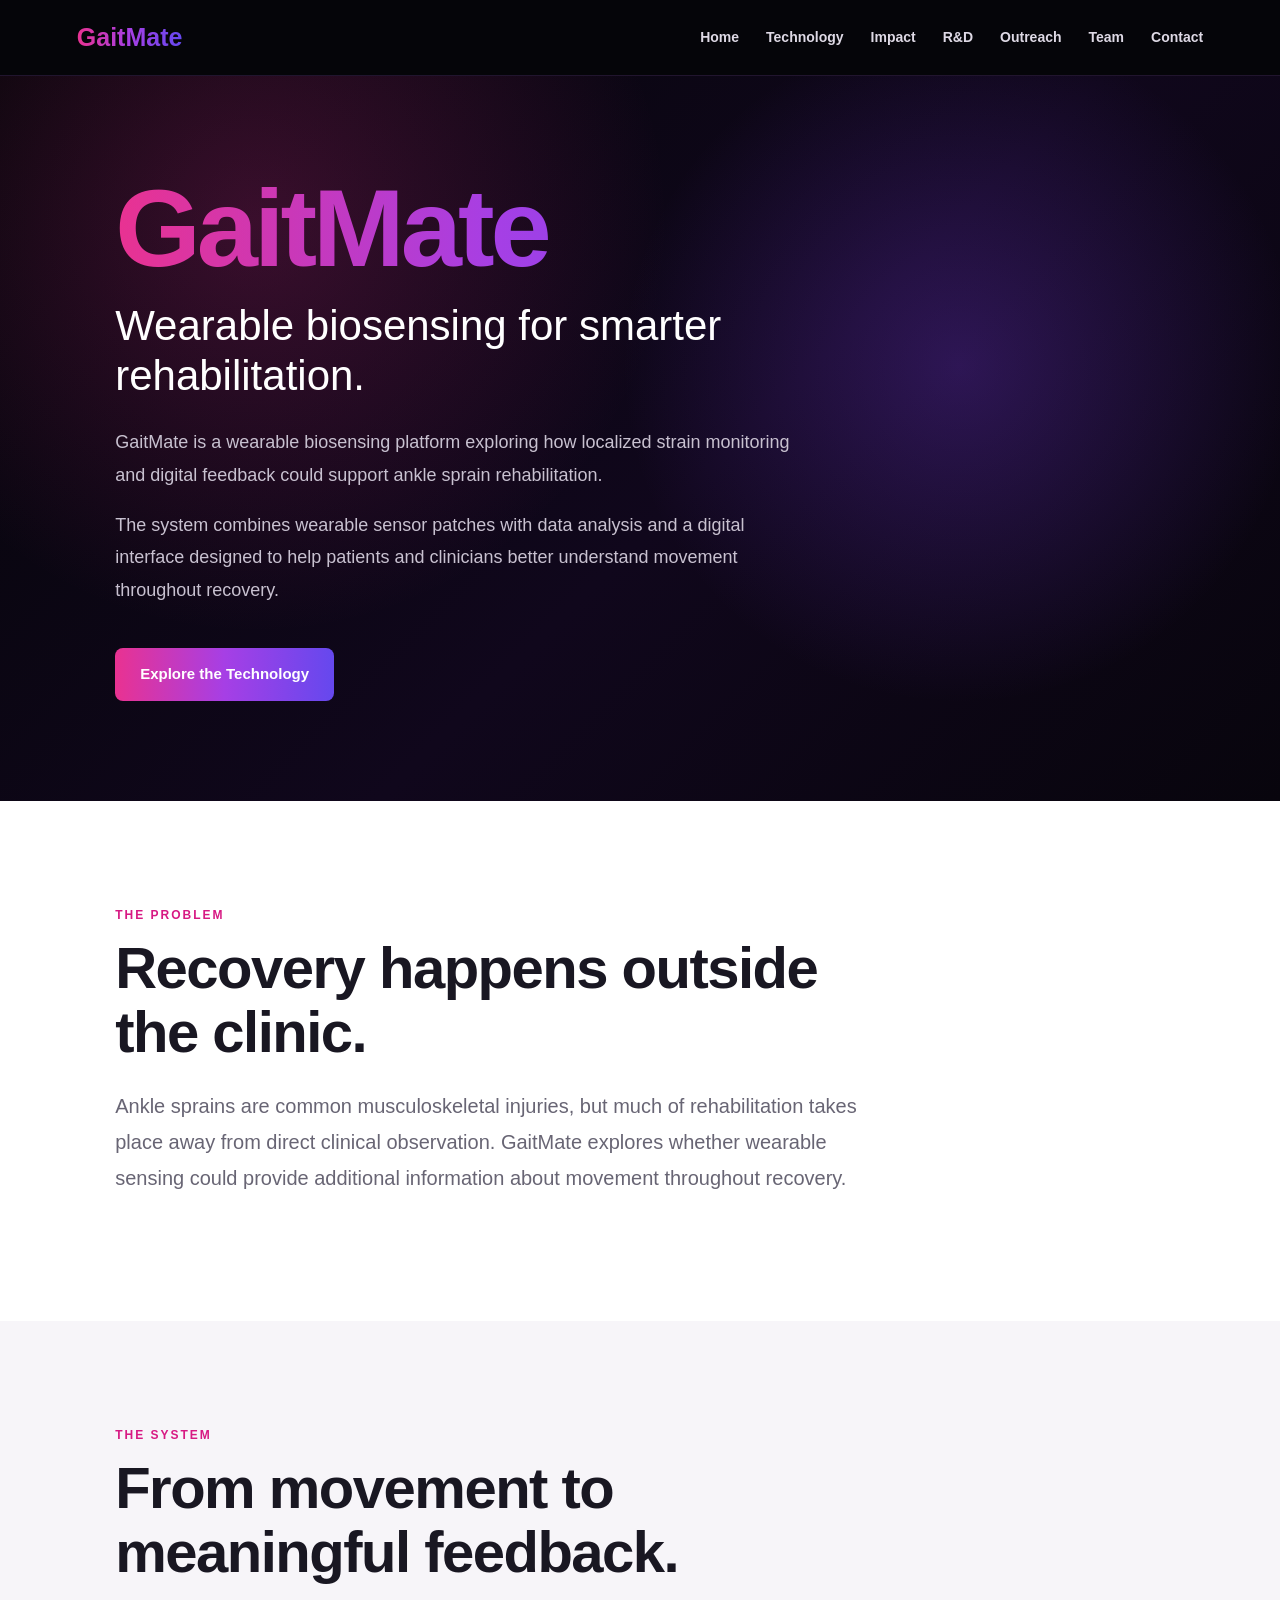
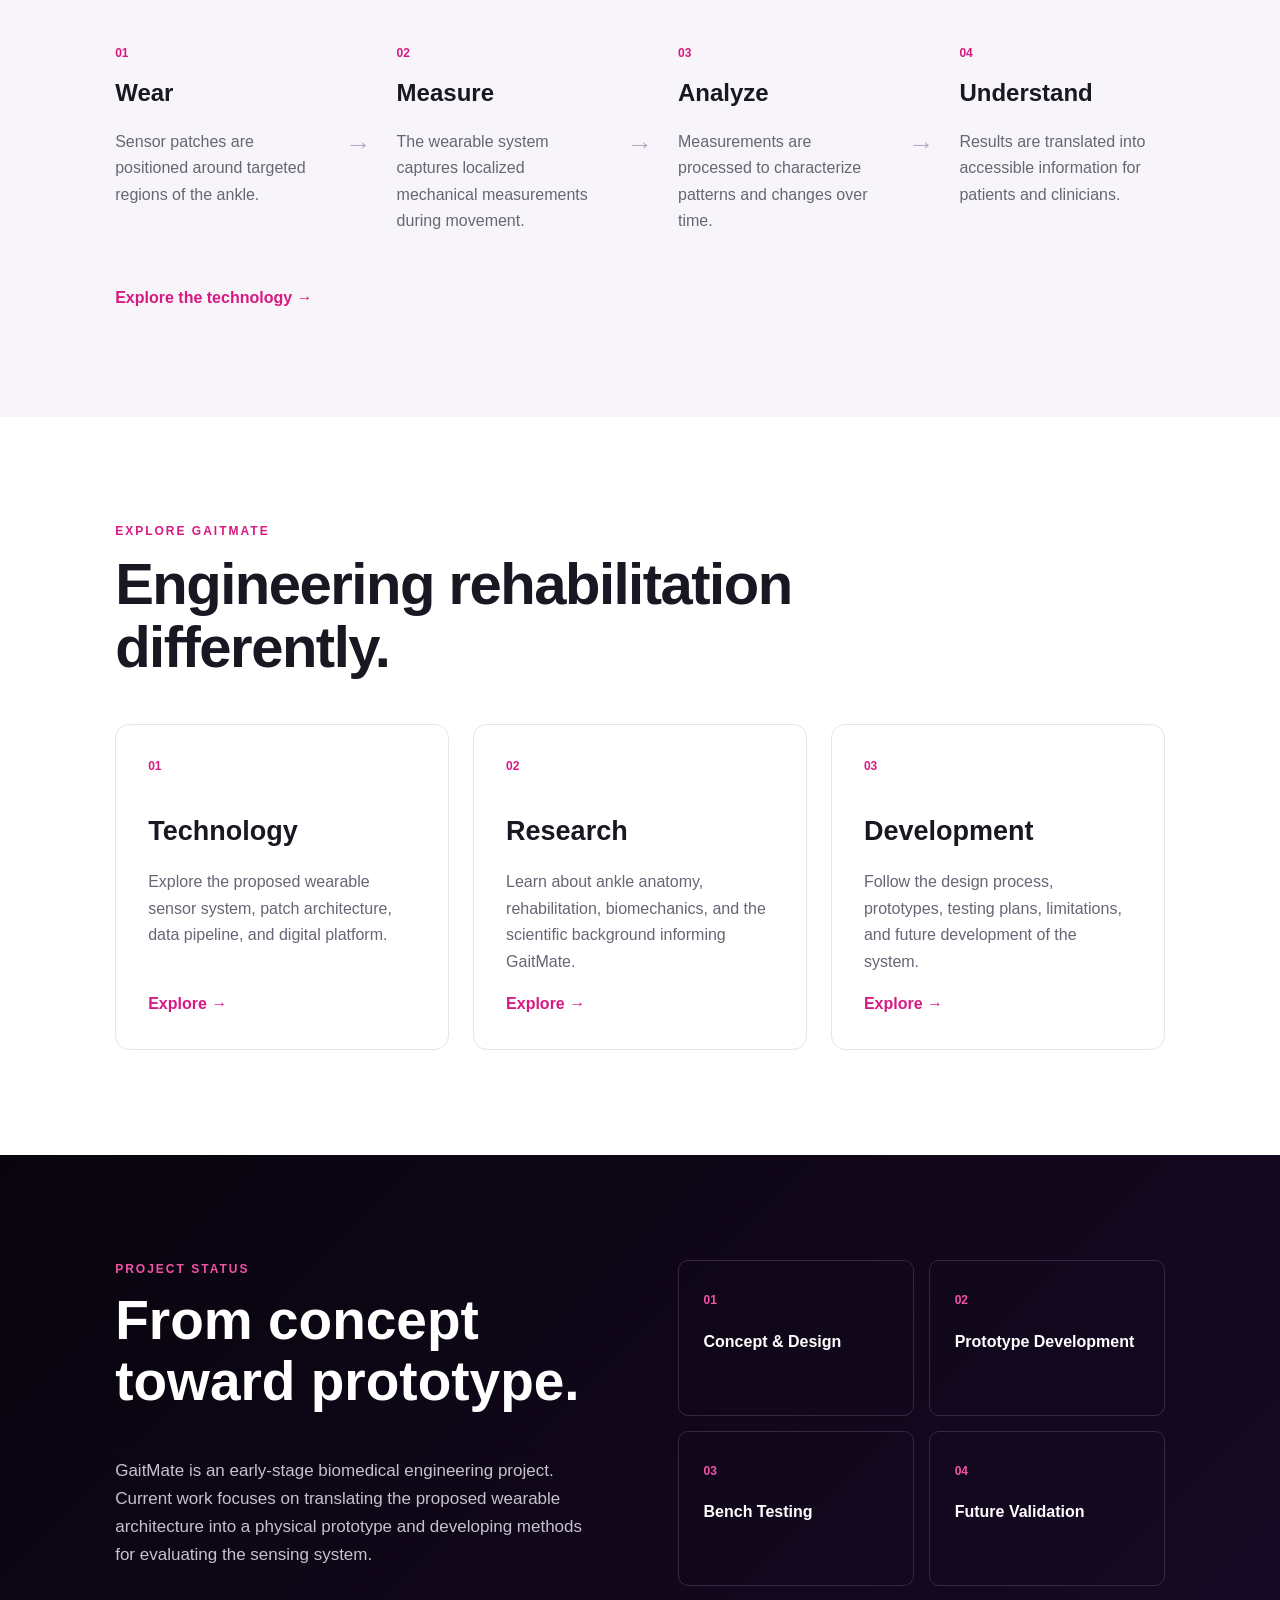
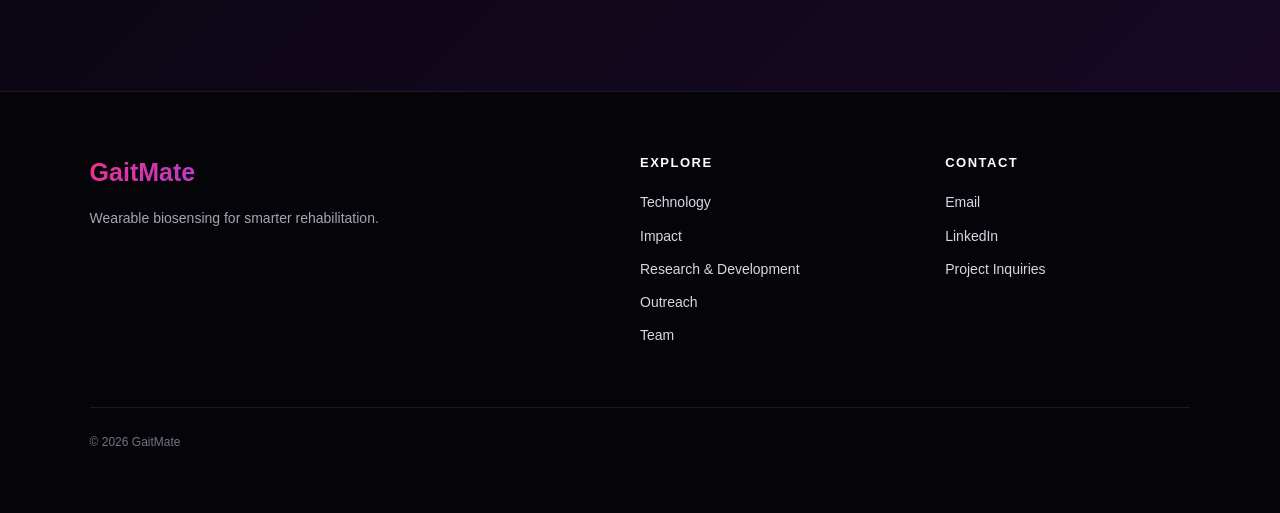
==== commit 803554a5: "Update index.html" ====
--- a/index.html
+++ b/index.html
@@ -229,8 +229,64 @@
 
 
 <footer>
-  <strong>GaitMate</strong>
-  <p>Wearable biosensing for smarter rehabilitation.</p>
+
+  <div class="footer-grid">
+
+    <!-- BRAND -->
+    <div class="footer-brand">
+
+      <strong>GaitMate</strong>
+
+      <p>
+        Wearable biosensing for smarter rehabilitation.
+      </p>
+
+    </div>
+
+
+    <!-- SITE LINKS -->
+    <div>
+
+      <h4>Explore</h4>
+
+      <a href="technology.html">Technology</a>
+      <a href="impact.html">Impact</a>
+      <a href="research-development.html">Research & Development</a>
+      <a href="outreach.html">Outreach</a>
+      <a href="team.html">Team</a>
+
+    </div>
+
+
+    <!-- CONTACT -->
+    <div>
+
+      <h4>Contact</h4>
+
+      <a href="mailto:aditibhat017@gmail.com">
+        Email
+      </a>
+
+      <a
+        href="https://www.linkedin.com/company/gaitmate"
+        target="_blank"
+        rel="noopener noreferrer">
+        LinkedIn
+      </a>
+
+      <a href="contact.html">
+        Project Inquiries
+      </a>
+
+    </div>
+
+  </div>
+
+
+  <div class="footer-bottom">
+    © 2026 GaitMate
+  </div>
+
 </footer>
   
 </body>
--- a/style.css
+++ b/style.css
@@ -748,3 +748,163 @@
   }
 
 }
+/* =====================================================
+   CONTACT
+   ===================================================== */
+
+.contact-grid {
+  display: grid;
+
+  grid-template-columns: 1.3fr 1fr;
+
+  gap: 70px;
+
+  align-items: start;
+}
+
+.contact-card {
+  padding: 45px;
+
+  color: white;
+
+  background:
+    linear-gradient(
+      135deg,
+      #0b0711,
+      #1c0a2d
+    );
+
+  border-radius: 18px;
+}
+
+.contact-card h2 {
+  margin: 10px 0 15px;
+
+  font-size: 38px;
+}
+
+.contact-card p {
+  color: #c9c0cf;
+}
+
+.contact-details {
+  display: flex;
+  flex-direction: column;
+
+  gap: 20px;
+}
+
+.contact-detail {
+  padding: 25px 0;
+
+  border-bottom: 1px solid var(--border);
+}
+
+.contact-detail span {
+  display: block;
+
+  margin-bottom: 8px;
+
+  color: var(--magenta);
+
+  font-size: 12px;
+  font-weight: 800;
+
+  letter-spacing: 1.5px;
+
+  text-transform: uppercase;
+}
+
+.contact-detail a {
+  font-size: 18px;
+  font-weight: 600;
+
+  text-decoration: none;
+}
+
+.contact-detail a:hover {
+  color: var(--magenta);
+}
+
+
+/* =====================================================
+   FULL FOOTER
+   ===================================================== */
+
+.footer-grid {
+  display: grid;
+
+  grid-template-columns: 2fr 1fr 1fr;
+
+  gap: 60px;
+
+  max-width: 1200px;
+
+  margin: auto;
+}
+
+.footer-brand {
+  max-width: 330px;
+}
+
+.footer-brand strong {
+  font-size: 25px;
+
+  background: var(--gradient);
+
+  -webkit-background-clip: text;
+  -webkit-text-fill-color: transparent;
+  background-clip: text;
+}
+
+.footer-brand p {
+  color: #aaa1b2;
+}
+
+.footer-grid h4 {
+  margin-top: 0;
+  margin-bottom: 18px;
+
+  color: white;
+
+  font-size: 13px;
+
+  text-transform: uppercase;
+
+  letter-spacing: 1.5px;
+}
+
+.footer-grid a {
+  display: block;
+
+  margin-bottom: 10px;
+}
+
+.footer-bottom {
+  max-width: 1200px;
+
+  margin: 50px auto 0;
+
+  padding-top: 25px;
+
+  border-top: 1px solid #21152e;
+
+  color: #777080;
+
+  font-size: 12px;
+}
+
+
+@media (max-width: 750px) {
+
+  .contact-grid {
+    grid-template-columns: 1fr;
+  }
+
+  .footer-grid {
+    grid-template-columns: 1fr;
+
+    gap: 35px;
+  }
+
+}
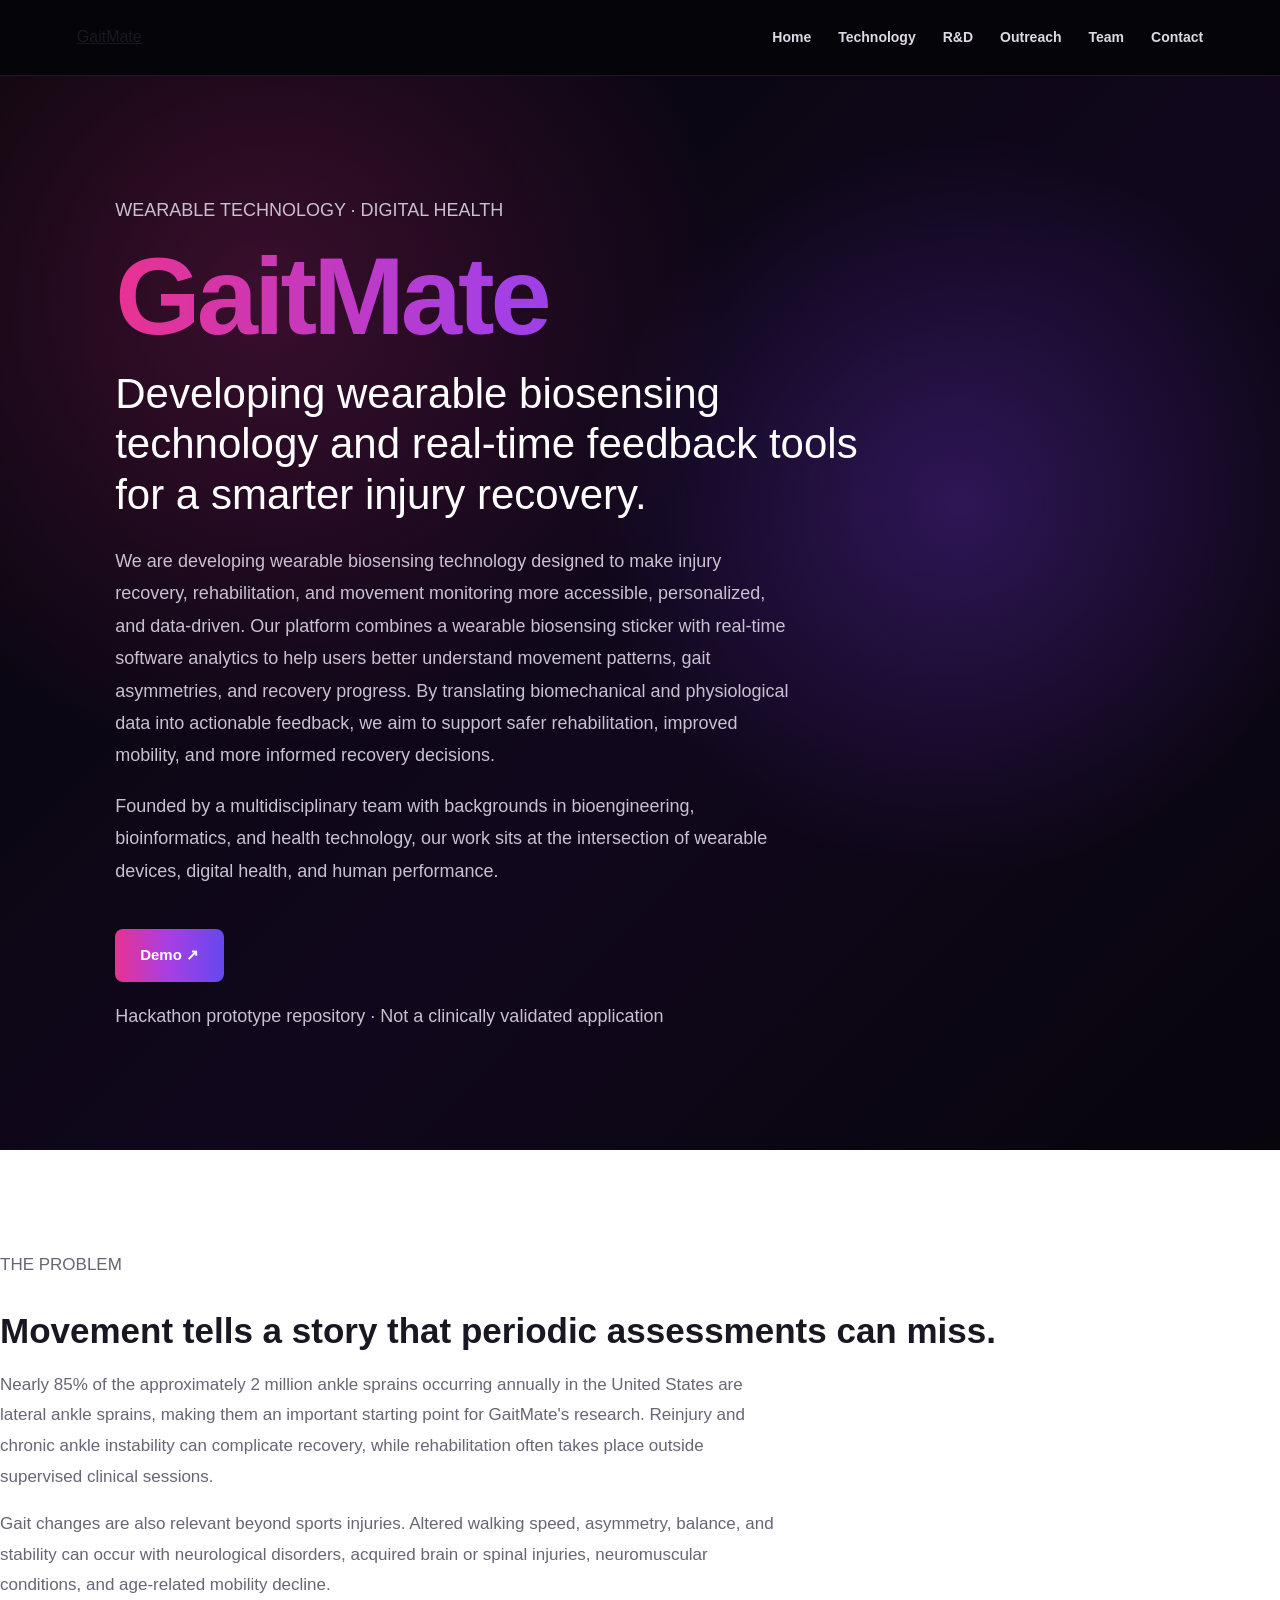
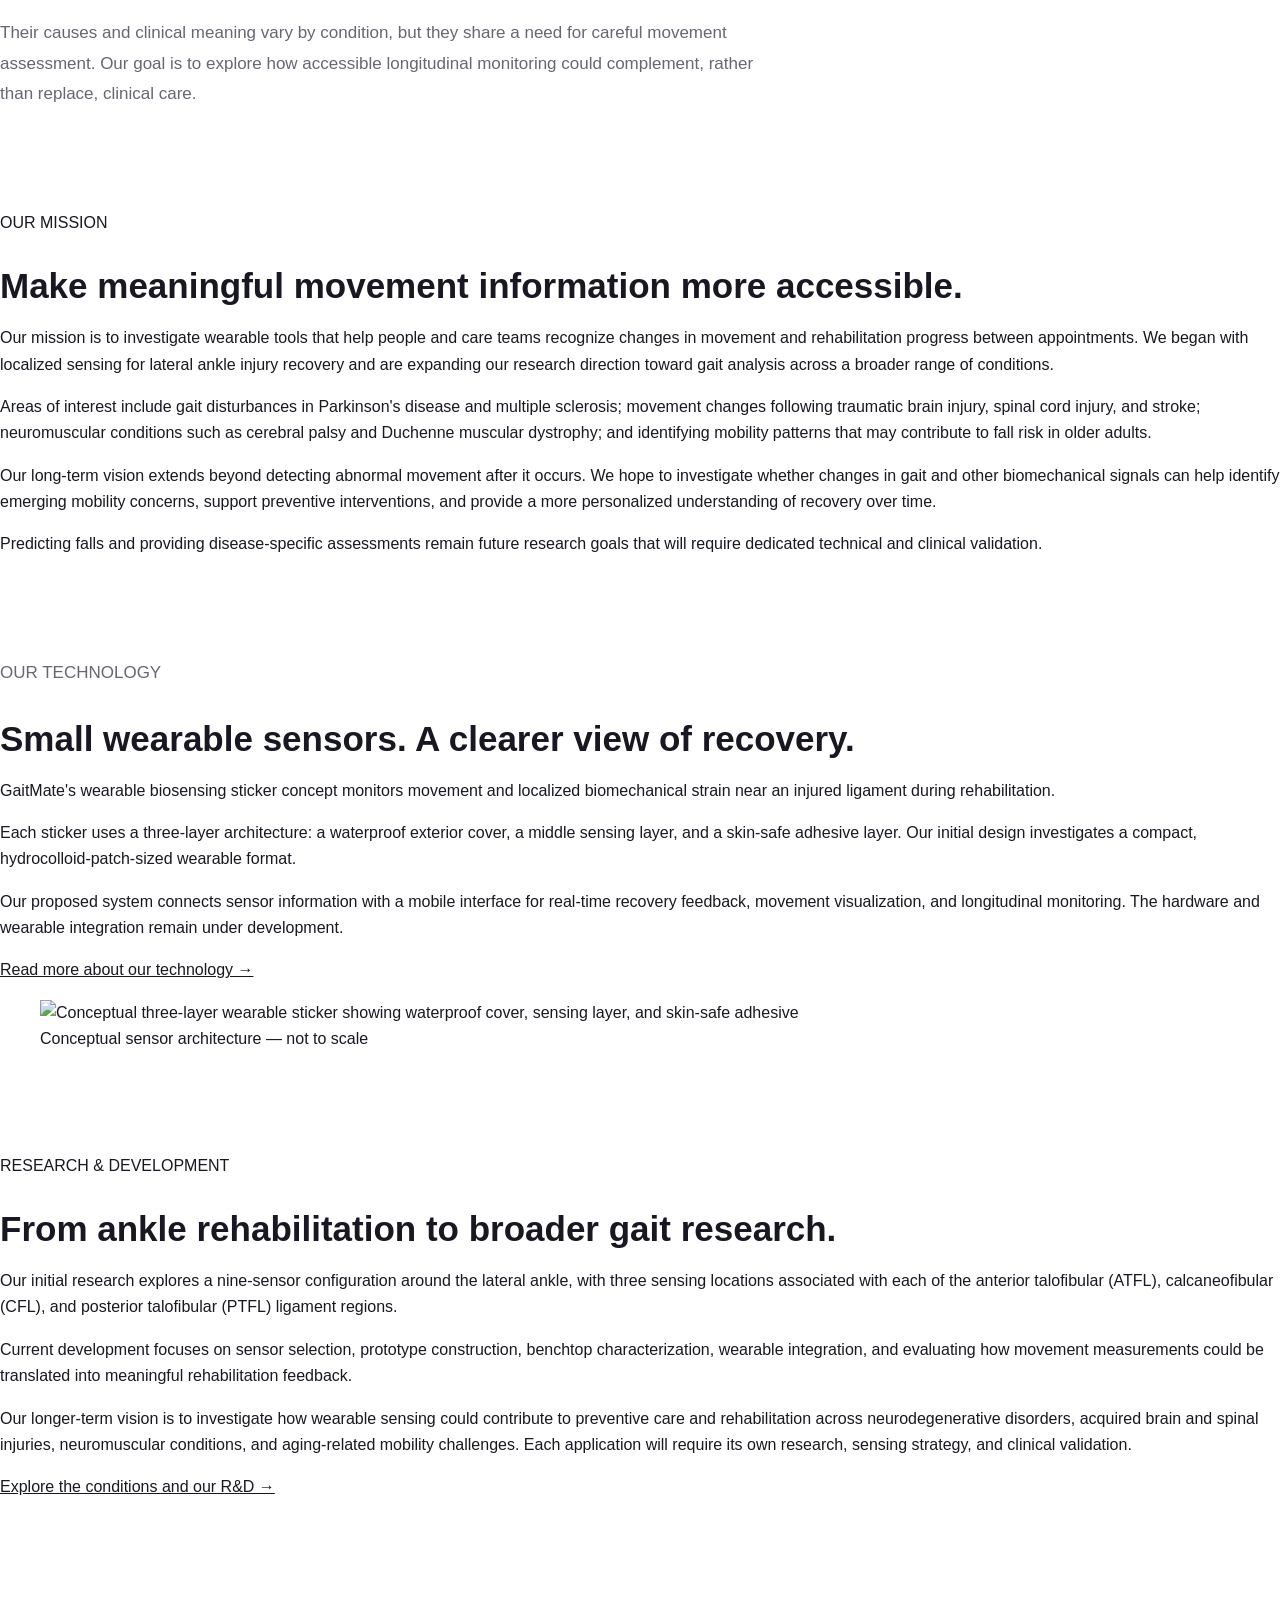
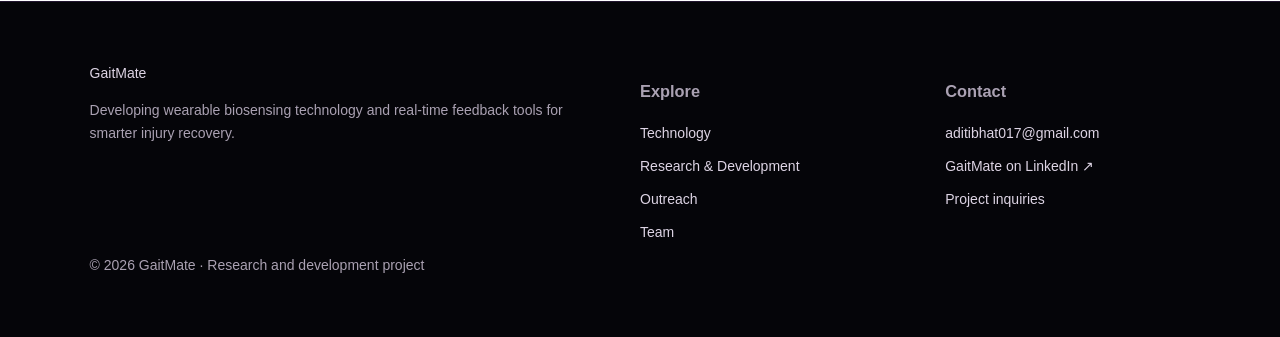
==== commit ada0f250: "Update index.html" ====
--- a/index.html
+++ b/index.html
@@ -1,293 +1,316 @@
+
 <!DOCTYPE html>
 <html lang="en">
-
 <head>
   <meta charset="UTF-8">
   <meta name="viewport" content="width=device-width, initial-scale=1.0">
-
-  <title>GaitMate</title>
-
-<link rel="stylesheet" href="style.css">
+  <meta name="description" content="GaitMate wearable sensing and gait rehabilitation research">
+  <title>Home | GaitMate</title>
+  <link rel="stylesheet" href="style.css">
 </head>
 
 <body>
 
- <nav>
-  <a class="logo" href="index.html">GaitMate</a>
-
-  <div class="nav-links">
-  <a href="index.html">Home</a>
-  <a href="technology.html">Technology</a>
-  <a href="impact.html">Impact</a>
-  <a href="research-development.html">R&D</a>
-  <a href="outreach.html">Outreach</a>
-  <a href="team.html">Team</a>
-  <a href="contact.html">Contact</a>
-</div>
-  </nav>
-
-  <main class="hero">
-  <div class="hero-content">
-    
-    <h1>GaitMate</h1>
-
-    <h2>Wearable biosensing for smarter rehabilitation.</h2>
-
-    <p>
-      GaitMate is a wearable biosensing platform exploring how
-      localized strain monitoring and digital feedback could support
-      ankle sprain rehabilitation.
-    </p>
-
-    <p>
-      The system combines wearable sensor patches with data analysis
-      and a digital interface designed to help patients and clinicians
-      better understand movement throughout recovery.
-    </p>
-
-    <a class="button" href="technology.html">
-      Explore the Technology
-    </a>
-  </div>
+  <!-- NAVIGATION -->
+  <header class="site-header">
+    <nav class="nav wrap" aria-label="Main navigation">
+      <a class="brand" href="index.html">Gait<span>Mate</span></a>
+
+      <div class="nav-links">
+        <a href="index.html" aria-current="page">Home</a>
+        <a href="technology.html">Technology</a>
+        <a href="research-development.html">R&D</a>
+        <a href="outreach.html">Outreach</a>
+        <a href="team.html">Team</a>
+        <a href="contact.html">Contact</a>
+      </div>
+    </nav>
+  </header>
+
+  <main>
+
+    <!-- HERO -->
+    <section class="hero">
+      <div class="wrap hero-inner">
+
+        <p class="eyebrow">WEARABLE TECHNOLOGY · DIGITAL HEALTH</p>
+
+        <h1>Gait<span>Mate</span></h1>
+
+        <h2>
+          Developing wearable biosensing technology and real-time
+          feedback tools for a smarter injury recovery.
+        </h2>
+
+        <p>
+          We are developing wearable biosensing technology designed
+          to make injury recovery, rehabilitation, and movement
+          monitoring more accessible, personalized, and data-driven.
+          Our platform combines a wearable biosensing sticker with
+          real-time software analytics to help users better understand
+          movement patterns, gait asymmetries, and recovery progress.
+          By translating biomechanical and physiological data into
+          actionable feedback, we aim to support safer rehabilitation,
+          improved mobility, and more informed recovery decisions.
+        </p>
+
+        <p>
+          Founded by a multidisciplinary team with backgrounds in
+          bioengineering, bioinformatics, and health technology,
+          our work sits at the intersection of wearable devices,
+          digital health, and human performance.
+        </p>
+
+        <a
+          class="button"
+          href="https://github.com/ribh76/GaitMate"
+          target="_blank"
+          rel="noopener noreferrer">
+          Demo ↗
+        </a>
+
+        <p class="micro">
+          Hackathon prototype repository · Not a clinically validated application
+        </p>
+
+      </div>
+    </section>
+
+
+    <!-- THE PROBLEM -->
+    <section class="section wrap">
+
+      <p class="eyebrow">THE PROBLEM</p>
+
+      <h2>
+        Movement tells a story that periodic assessments can miss.
+      </h2>
+
+      <p>
+        Nearly 85% of the approximately 2 million ankle sprains
+        occurring annually in the United States are lateral ankle
+        sprains, making them an important starting point for
+        GaitMate's research. Reinjury and chronic ankle instability
+        can complicate recovery, while rehabilitation often takes
+        place outside supervised clinical sessions.
+      </p>
+
+      <p>
+        Gait changes are also relevant beyond sports injuries.
+        Altered walking speed, asymmetry, balance, and stability
+        can occur with neurological disorders, acquired brain or
+        spinal injuries, neuromuscular conditions, and age-related
+        mobility decline.
+      </p>
+
+      <p>
+        Their causes and clinical meaning vary by condition, but
+        they share a need for careful movement assessment.
+        Our goal is to explore how accessible longitudinal
+        monitoring could complement, rather than replace,
+        clinical care.
+      </p>
+
+    </section>
+
+
+    <!-- OUR MISSION -->
+    <section class="section section-tint">
+      <div class="wrap">
+
+        <p class="eyebrow">OUR MISSION</p>
+
+        <h2>
+          Make meaningful movement information more accessible.
+        </h2>
+
+        <p>
+          Our mission is to investigate wearable tools that help
+          people and care teams recognize changes in movement
+          and rehabilitation progress between appointments.
+          We began with localized sensing for lateral ankle injury
+          recovery and are expanding our research direction toward
+          gait analysis across a broader range of conditions.
+        </p>
+
+        <p>
+          Areas of interest include gait disturbances in Parkinson's
+          disease and multiple sclerosis; movement changes following
+          traumatic brain injury, spinal cord injury, and stroke;
+          neuromuscular conditions such as cerebral palsy and
+          Duchenne muscular dystrophy; and identifying mobility
+          patterns that may contribute to fall risk in older adults.
+        </p>
+
+        <p>
+          Our long-term vision extends beyond detecting abnormal
+          movement after it occurs. We hope to investigate whether
+          changes in gait and other biomechanical signals can help
+          identify emerging mobility concerns, support preventive
+          interventions, and provide a more personalized understanding
+          of recovery over time.
+        </p>
+
+        <p>
+          Predicting falls and providing disease-specific assessments
+          remain future research goals that will require dedicated
+          technical and clinical validation.
+        </p>
+
+      </div>
+    </section>
+
+
+    <!-- OUR TECHNOLOGY -->
+    <section class="section wrap">
+
+      <p class="eyebrow">OUR TECHNOLOGY</p>
+
+      <h2>
+        Small wearable sensors. A clearer view of recovery.
+      </h2>
+
+      <div class="split">
+
+        <div>
+
+          <p>
+            GaitMate's wearable biosensing sticker concept monitors
+            movement and localized biomechanical strain near an
+            injured ligament during rehabilitation.
+          </p>
+
+          <p>
+            Each sticker uses a three-layer architecture: a waterproof
+            exterior cover, a middle sensing layer, and a skin-safe
+            adhesive layer. Our initial design investigates a compact,
+            hydrocolloid-patch-sized wearable format.
+          </p>
+
+          <p>
+            Our proposed system connects sensor information with a
+            mobile interface for real-time recovery feedback,
+            movement visualization, and longitudinal monitoring.
+            The hardware and wearable integration remain under
+            development.
+          </p>
+
+          <a class="inline-link" href="technology.html">
+            Read more about our technology →
+          </a>
+
+        </div>
+
+        <figure class="diagram">
+
+          <img
+            src="sensor-diagram.svg"
+            alt="Conceptual three-layer wearable sticker showing waterproof cover, sensing layer, and skin-safe adhesive">
+
+          <figcaption>
+            Conceptual sensor architecture — not to scale
+          </figcaption>
+
+        </figure>
+
+      </div>
+
+    </section>
+
+
+    <!-- RESEARCH AND DEVELOPMENT -->
+    <section class="section section-tint">
+      <div class="wrap">
+
+        <p class="eyebrow">RESEARCH &amp; DEVELOPMENT</p>
+
+        <h2>
+          From ankle rehabilitation to broader gait research.
+        </h2>
+
+        <p>
+          Our initial research explores a nine-sensor configuration
+          around the lateral ankle, with three sensing locations
+          associated with each of the anterior talofibular (ATFL),
+          calcaneofibular (CFL), and posterior talofibular (PTFL)
+          ligament regions.
+        </p>
+
+        <p>
+          Current development focuses on sensor selection,
+          prototype construction, benchtop characterization,
+          wearable integration, and evaluating how movement
+          measurements could be translated into meaningful
+          rehabilitation feedback.
+        </p>
+
+        <p>
+          Our longer-term vision is to investigate how wearable
+          sensing could contribute to preventive care and
+          rehabilitation across neurodegenerative disorders,
+          acquired brain and spinal injuries, neuromuscular
+          conditions, and aging-related mobility challenges.
+          Each application will require its own research,
+          sensing strategy, and clinical validation.
+        </p>
+
+        <a class="inline-link" href="research-development.html">
+          Explore the conditions and our R&amp;D →
+        </a>
+
+      </div>
+    </section>
+
   </main>
-<!-- =========================
-     THE PROBLEM
-     ========================= -->
-
-<section class="home-section">
-
-  <div class="section-label">THE PROBLEM</div>
-
-  <h2>Recovery happens outside the clinic.</h2>
-
-  <p class="section-intro">
-    Ankle sprains are common musculoskeletal injuries, but much of
-    rehabilitation takes place away from direct clinical observation.
-    GaitMate explores whether wearable sensing could provide additional
-    information about movement throughout recovery.
-  </p>
-
-</section>
-
-
-<!-- =========================
-     THE GAITMATE SYSTEM
-     ========================= -->
-
-<section class="home-section alt-section">
-
-  <div class="section-label">THE SYSTEM</div>
-
-  <h2>From movement to meaningful feedback.</h2>
-
-  <div class="process-grid">
-
-    <div class="process-step">
-      <span>01</span>
-      <h3>Wear</h3>
-      <p>
-        Sensor patches are positioned around targeted regions
-        of the ankle.
-      </p>
+
+
+  <!-- FOOTER -->
+  <footer class="site-footer">
+
+    <div class="wrap footer-grid">
+
+      <div>
+        <a class="brand" href="index.html">Gait<span>Mate</span></a>
+
+        <p>
+          Developing wearable biosensing technology and real-time
+          feedback tools for smarter injury recovery.
+        </p>
+      </div>
+
+      <div>
+        <h3>Explore</h3>
+
+        <a href="technology.html">Technology</a>
+        <a href="research-development.html">Research &amp; Development</a>
+        <a href="outreach.html">Outreach</a>
+        <a href="team.html">Team</a>
+      </div>
+
+      <div>
+        <h3>Contact</h3>
+
+        <a href="mailto:aditibhat017@gmail.com">
+          aditibhat017@gmail.com
+        </a>
+
+        <a
+          href="https://www.linkedin.com/company/gaitmate"
+          target="_blank"
+          rel="noopener noreferrer">
+          GaitMate on LinkedIn ↗
+        </a>
+
+        <a href="contact.html">Project inquiries</a>
+      </div>
+
     </div>
 
-    <div class="process-arrow">→</div>
-
-    <div class="process-step">
-      <span>02</span>
-      <h3>Measure</h3>
-      <p>
-        The wearable system captures localized mechanical
-        measurements during movement.
-      </p>
+    <div class="wrap copyright">
+      © 2026 GaitMate · Research and development project
     </div>
 
-    <div class="process-arrow">→</div>
-
-    <div class="process-step">
-      <span>03</span>
-      <h3>Analyze</h3>
-      <p>
-        Measurements are processed to characterize patterns
-        and changes over time.
-      </p>
-    </div>
-
-    <div class="process-arrow">→</div>
-
-    <div class="process-step">
-      <span>04</span>
-      <h3>Understand</h3>
-      <p>
-        Results are translated into accessible information
-        for patients and clinicians.
-      </p>
-    </div>
-
-  </div>
-
-  <a class="text-link" href="technology.html">
-    Explore the technology →
-  </a>
-
-</section>
-
-
-<!-- =========================
-     PROJECT AREAS
-     ========================= -->
-
-<section class="home-section">
-
-  <div class="section-label">EXPLORE GAITMATE</div>
-
-  <h2>Engineering rehabilitation differently.</h2>
-
-  <div class="feature-grid">
-
-    <a class="feature-card" href="technology.html">
-      <div class="feature-number">01</div>
-      <h3>Technology</h3>
-      <p>
-        Explore the proposed wearable sensor system, patch
-        architecture, data pipeline, and digital platform.
-      </p>
-      <span>Explore →</span>
-    </a>
-
-    <a class="feature-card" href="research.html">
-      <div class="feature-number">02</div>
-      <h3>Research</h3>
-      <p>
-        Learn about ankle anatomy, rehabilitation, biomechanics,
-        and the scientific background informing GaitMate.
-      </p>
-      <span>Explore →</span>
-    </a>
-
-    <a class="feature-card" href="development.html">
-      <div class="feature-number">03</div>
-      <h3>Development</h3>
-      <p>
-        Follow the design process, prototypes, testing plans,
-        limitations, and future development of the system.
-      </p>
-      <span>Explore →</span>
-    </a>
-
-  </div>
-
-</section>
-
-
-<!-- =========================
-     PROJECT STATUS
-     ========================= -->
-
-<section class="home-section status-section">
-
-  <div>
-
-    <div class="section-label">PROJECT STATUS</div>
-
-    <h2>From concept toward prototype.</h2>
-
-    <p>
-      GaitMate is an early-stage biomedical engineering project.
-      Current work focuses on translating the proposed wearable
-      architecture into a physical prototype and developing methods
-      for evaluating the sensing system.
-    </p>
-
-  </div>
-
-  <div class="status-box">
-
-    <div>
-      <span>01</span>
-      <p>Concept & Design</p>
-    </div>
-
-    <div>
-      <span>02</span>
-      <p>Prototype Development</p>
-    </div>
-
-    <div>
-      <span>03</span>
-      <p>Bench Testing</p>
-    </div>
-
-    <div>
-      <span>04</span>
-      <p>Future Validation</p>
-    </div>
-
-  </div>
-
-</section>
-
-
-<footer>
-
-  <div class="footer-grid">
-
-    <!-- BRAND -->
-    <div class="footer-brand">
-
-      <strong>GaitMate</strong>
-
-      <p>
-        Wearable biosensing for smarter rehabilitation.
-      </p>
-
-    </div>
-
-
-    <!-- SITE LINKS -->
-    <div>
-
-      <h4>Explore</h4>
-
-      <a href="technology.html">Technology</a>
-      <a href="impact.html">Impact</a>
-      <a href="research-development.html">Research & Development</a>
-      <a href="outreach.html">Outreach</a>
-      <a href="team.html">Team</a>
-
-    </div>
-
-
-    <!-- CONTACT -->
-    <div>
-
-      <h4>Contact</h4>
-
-      <a href="mailto:aditibhat017@gmail.com">
-        Email
-      </a>
-
-      <a
-        href="https://www.linkedin.com/company/gaitmate"
-        target="_blank"
-        rel="noopener noreferrer">
-        LinkedIn
-      </a>
-
-      <a href="contact.html">
-        Project Inquiries
-      </a>
-
-    </div>
-
-  </div>
-
-
-  <div class="footer-bottom">
-    © 2026 GaitMate
-  </div>
-
-</footer>
-  
+  </footer>
+
 </body>
 </html>
--- a/style.css
+++ b/style.css
@@ -908,3 +908,616 @@
   }
 
 }
+/* =====================================================
+   IMPACT
+   ===================================================== */
+
+.impact-focus {
+  display: grid;
+
+  grid-template-columns: repeat(3, 1fr);
+
+  gap: 25px;
+
+  margin-top: 45px;
+}
+
+.impact-focus > div {
+  padding-top: 25px;
+
+  border-top: 2px solid var(--magenta);
+}
+
+.impact-focus span,
+.impact-number {
+  color: var(--magenta);
+
+  font-size: 12px;
+  font-weight: 800;
+
+  letter-spacing: 1px;
+}
+
+.impact-focus h3 {
+  margin: 12px 0 8px;
+
+  font-size: 24px;
+}
+
+.impact-focus p {
+  color: var(--gray);
+}
+
+
+.impact-future {
+  padding: 70px;
+
+  background: var(--light-gray);
+
+  border-radius: 20px;
+}
+
+.impact-grid {
+  display: grid;
+
+  grid-template-columns: repeat(2, 1fr);
+
+  gap: 20px;
+
+  margin-top: 45px;
+}
+
+.impact-card {
+  min-height: 240px;
+
+  padding: 32px;
+
+  background: white;
+
+  border: 1px solid var(--border);
+  border-radius: 14px;
+}
+
+.impact-card h3 {
+  margin: 18px 0 10px;
+
+  font-size: 23px;
+}
+
+.impact-card p {
+  color: var(--gray);
+}
+
+.impact-card-highlight {
+  color: white;
+
+  background:
+    linear-gradient(
+      135deg,
+      #100719,
+      #2b0c40
+    );
+
+  border: none;
+}
+
+.impact-card-highlight p {
+  color: #c9c0cf;
+}
+
+.impact-card-highlight .impact-number {
+  color: #f451a8;
+}
+
+
+.impact-vision {
+  margin: 120px 0 30px;
+
+  padding: 75px;
+
+  color: white;
+
+  background:
+    linear-gradient(
+      135deg,
+      #08050d,
+      #1d0a2d
+    );
+
+  border-radius: 20px;
+}
+
+.impact-vision h2 {
+  max-width: 650px;
+
+  margin: 12px 0 20px;
+
+  font-size: clamp(40px, 5vw, 60px);
+
+  line-height: 1.1;
+}
+
+.impact-vision p {
+  max-width: 650px;
+
+  color: #c9c0cf;
+
+  font-size: 18px;
+}
+
+
+@media (max-width: 800px) {
+
+  .impact-focus,
+  .impact-grid {
+    grid-template-columns: 1fr;
+  }
+
+  .impact-future,
+  .impact-vision {
+    padding: 40px 25px;
+  }
+
+}
+/* =====================================================
+   RESEARCH & DEVELOPMENT
+   ===================================================== */
+
+.research-question {
+  margin: 110px 0;
+
+  padding: 70px;
+
+  color: white;
+
+  background:
+    radial-gradient(
+      circle at 80% 20%,
+      rgba(145, 70, 255, 0.25),
+      transparent 35%
+    ),
+    linear-gradient(
+      135deg,
+      #08050d,
+      #1d0a2d
+    );
+
+  border-radius: 20px;
+}
+
+.research-question h2 {
+  max-width: 850px;
+
+  margin: 12px 0 20px;
+
+  font-size: clamp(34px, 5vw, 52px);
+  line-height: 1.15;
+}
+
+.research-question p {
+  max-width: 700px;
+
+  color: #c9c0cf;
+
+  font-size: 18px;
+}
+
+
+.rd-goals {
+  display: grid;
+
+  grid-template-columns: repeat(4, 1fr);
+
+  gap: 25px;
+
+  margin-top: 45px;
+}
+
+.rd-goals > div {
+  padding-top: 25px;
+
+  border-top: 2px solid var(--magenta);
+}
+
+.rd-goals span {
+  color: var(--magenta);
+
+  font-size: 12px;
+  font-weight: 800;
+}
+
+.rd-goals h3 {
+  margin: 12px 0 8px;
+
+  font-size: 23px;
+}
+
+.rd-goals p {
+  color: var(--gray);
+}
+
+
+.rd-development {
+  padding: 70px;
+
+  background: var(--light-gray);
+
+  border-radius: 20px;
+}
+
+.rd-timeline {
+  margin-top: 50px;
+}
+
+.rd-stage {
+  display: grid;
+
+  grid-template-columns: 70px 1fr;
+
+  gap: 25px;
+
+  padding: 30px 0;
+
+  border-top: 1px solid var(--border);
+}
+
+.rd-stage > span {
+  color: #aaa3ae;
+
+  font-size: 13px;
+  font-weight: 800;
+}
+
+.rd-stage h3 {
+  margin: 0 0 8px;
+
+  font-size: 23px;
+}
+
+.rd-stage p {
+  max-width: 700px;
+
+  margin: 0;
+
+  color: var(--gray);
+}
+
+.rd-stage.complete > span {
+  color: var(--purple);
+}
+
+.rd-stage.active > span {
+  color: var(--magenta);
+}
+
+.rd-stage.active h3 {
+  color: var(--magenta);
+}
+
+
+.rd-limitations {
+  margin: 110px 0;
+
+  padding: 60px;
+
+  border: 1px solid #e6d9ea;
+  border-left: 5px solid var(--magenta);
+
+  border-radius: 12px;
+
+  background: var(--lavender);
+}
+
+.rd-limitations h2 {
+  margin: 12px 0 18px;
+
+  font-size: 34px;
+}
+
+.rd-limitations p {
+  max-width: 800px;
+
+  color: var(--gray);
+}
+
+
+.rd-next {
+  margin-top: 110px;
+
+  padding: 55px;
+
+  display: flex;
+
+  justify-content: space-between;
+  align-items: center;
+
+  gap: 30px;
+
+  color: white;
+
+  background:
+    linear-gradient(
+      135deg,
+      #08050d,
+      #1d0a2d
+    );
+
+  border-radius: 18px;
+}
+
+.rd-next h2 {
+  margin: 8px 0 0;
+
+  font-size: 34px;
+}
+
+
+@media (max-width: 850px) {
+
+  .rd-goals {
+    grid-template-columns: repeat(2, 1fr);
+  }
+
+}
+
+
+@media (max-width: 650px) {
+
+  .research-question,
+  .rd-development,
+  .rd-limitations {
+    padding: 40px 25px;
+  }
+
+  .rd-goals {
+    grid-template-columns: 1fr;
+  }
+
+  .rd-stage {
+    grid-template-columns: 45px 1fr;
+  }
+
+  .rd-next {
+    align-items: flex-start;
+    flex-direction: column;
+
+    padding: 40px 25px;
+  }
+
+}
+/* =====================================================
+   OUTREACH
+   ===================================================== */
+
+.outreach-grid {
+  display: grid;
+
+  grid-template-columns: repeat(3, 1fr);
+
+  gap: 24px;
+
+  margin-top: 45px;
+}
+
+.outreach-card {
+  padding: 32px;
+
+  background: var(--lavender);
+
+  border: 1px solid var(--border);
+  border-radius: 14px;
+}
+
+.outreach-year {
+  margin-bottom: 18px;
+
+  color: var(--magenta);
+
+  font-size: 13px;
+  font-weight: 800;
+
+  letter-spacing: 1px;
+}
+
+.outreach-card h3 {
+  margin: 0 0 8px;
+
+  font-size: 23px;
+}
+
+.outreach-type {
+  margin-bottom: 18px;
+
+  color: var(--purple);
+
+  font-size: 13px;
+  font-weight: 700;
+}
+
+.outreach-card p {
+  color: var(--gray);
+}
+
+
+.outreach-programs {
+  padding: 70px;
+
+  background: var(--light-gray);
+
+  border-radius: 20px;
+}
+
+.outreach-feature {
+  margin-top: 45px;
+
+  padding: 40px;
+
+  display: grid;
+
+  grid-template-columns: 2fr 1fr;
+
+  gap: 50px;
+
+  align-items: center;
+
+  background: white;
+
+  border: 1px solid var(--border);
+  border-radius: 14px;
+}
+
+.outreach-feature h3 {
+  margin: 0 0 15px;
+
+  font-size: 28px;
+}
+
+.outreach-feature p {
+  color: var(--gray);
+}
+
+.outreach-result {
+  padding: 30px;
+
+  text-align: center;
+
+  background:
+    linear-gradient(
+      135deg,
+      #0c0712,
+      #27103b
+    );
+
+  border-radius: 12px;
+}
+
+.outreach-result span {
+  display: block;
+
+  margin-bottom: 10px;
+
+  color: #f451a8;
+
+  font-size: 11px;
+  font-weight: 800;
+
+  letter-spacing: 1.5px;
+}
+
+.outreach-result strong {
+  color: white;
+
+  font-size: 28px;
+}
+
+
+.outreach-values {
+  display: grid;
+
+  grid-template-columns: repeat(4, 1fr);
+
+  gap: 25px;
+
+  margin-top: 45px;
+}
+
+.outreach-values > div {
+  padding-top: 25px;
+
+  border-top: 2px solid var(--magenta);
+}
+
+.outreach-values span {
+  color: var(--magenta);
+
+  font-size: 12px;
+  font-weight: 800;
+}
+
+.outreach-values h3 {
+  margin: 12px 0 8px;
+
+  font-size: 21px;
+}
+
+.outreach-values p {
+  color: var(--gray);
+}
+
+
+.outreach-cta {
+  margin-top: 110px;
+
+  padding: 60px;
+
+  display: flex;
+
+  justify-content: space-between;
+  align-items: center;
+
+  gap: 40px;
+
+  color: white;
+
+  background:
+    linear-gradient(
+      135deg,
+      #08050d,
+      #1d0a2d
+    );
+
+  border-radius: 18px;
+}
+
+.outreach-cta h2 {
+  margin: 8px 0 12px;
+
+  font-size: 36px;
+}
+
+.outreach-cta p {
+  max-width: 600px;
+
+  color: #c9c0cf;
+}
+
+
+@media (max-width: 850px) {
+
+  .outreach-grid {
+    grid-template-columns: 1fr;
+  }
+
+  .outreach-values {
+    grid-template-columns: repeat(2, 1fr);
+  }
+
+  .outreach-feature {
+    grid-template-columns: 1fr;
+  }
+
+}
+
+
+@media (max-width: 650px) {
+
+  .outreach-programs {
+    padding: 40px 25px;
+  }
+
+  .outreach-feature {
+    padding: 25px;
+  }
+
+  .outreach-values {
+    grid-template-columns: 1fr;
+  }
+
+  .outreach-cta {
+    padding: 40px 25px;
+
+    align-items: flex-start;
+    flex-direction: column;
+  }
+
+}
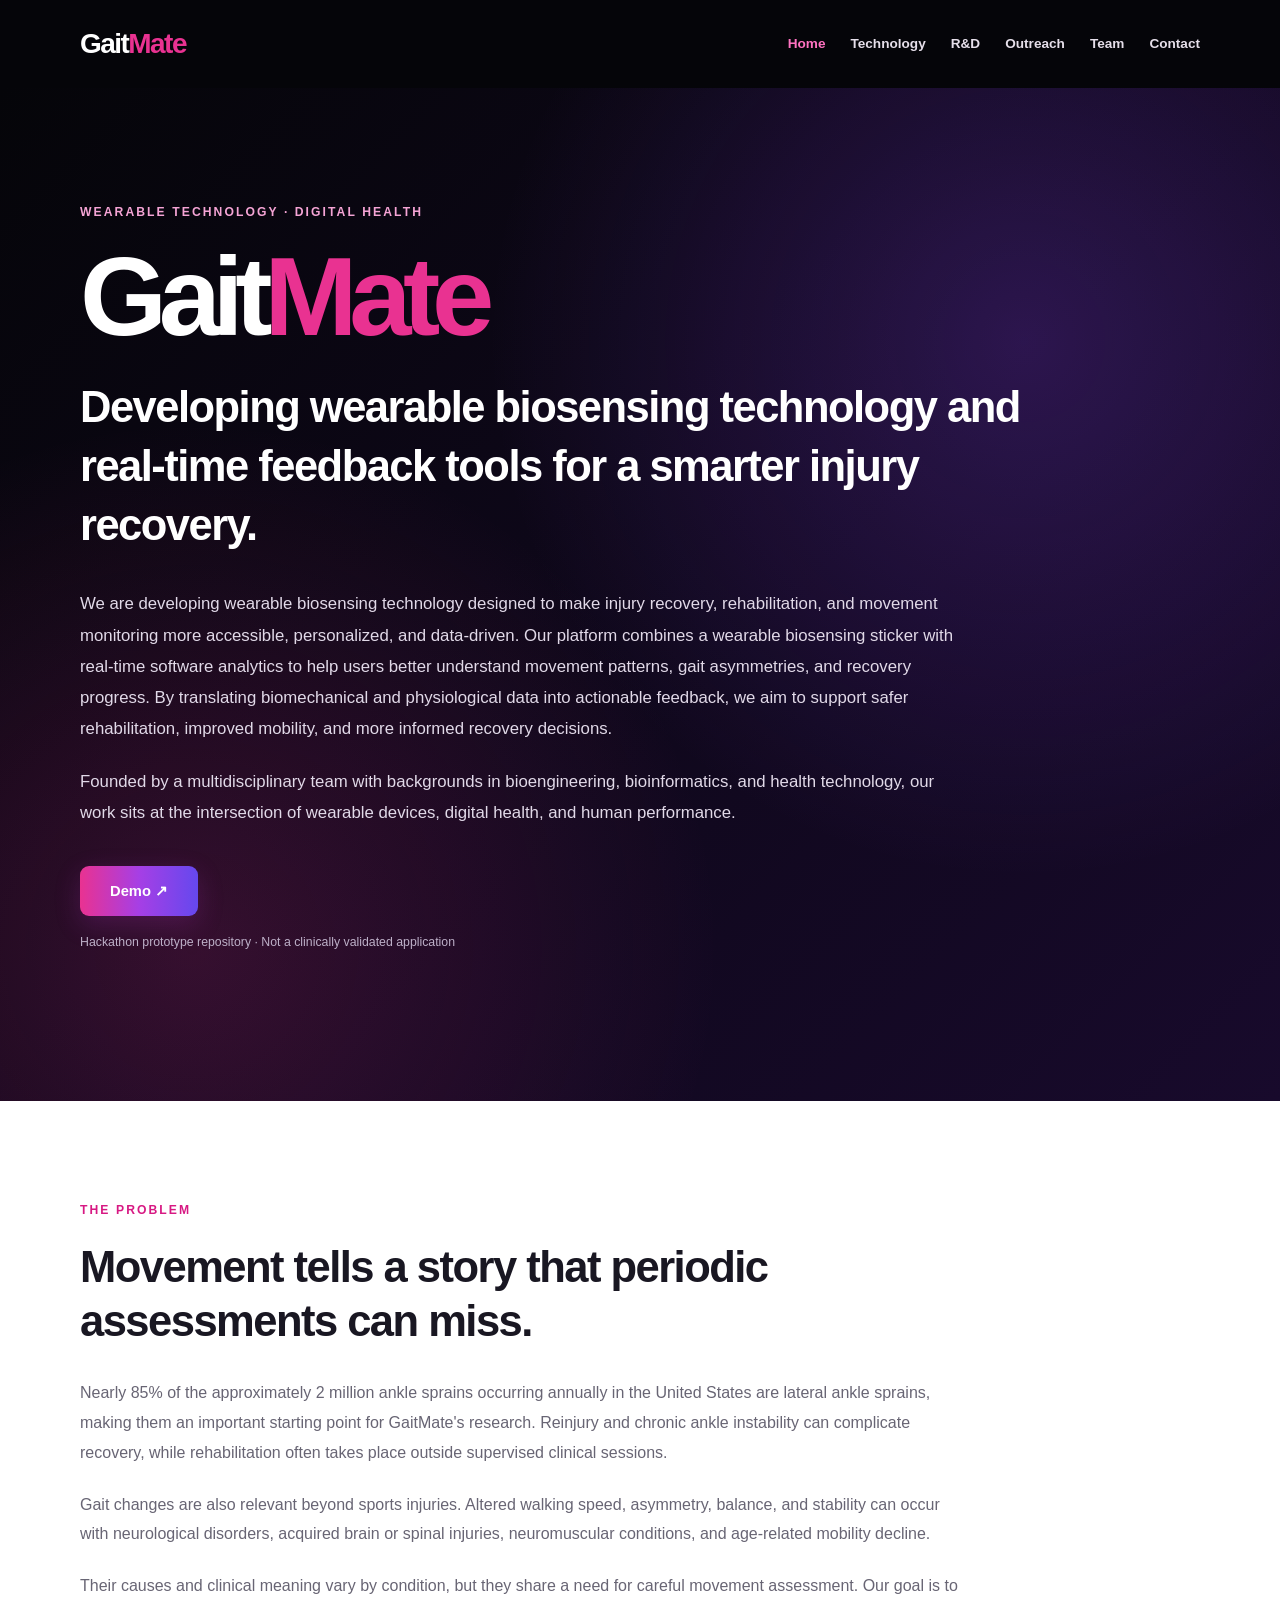
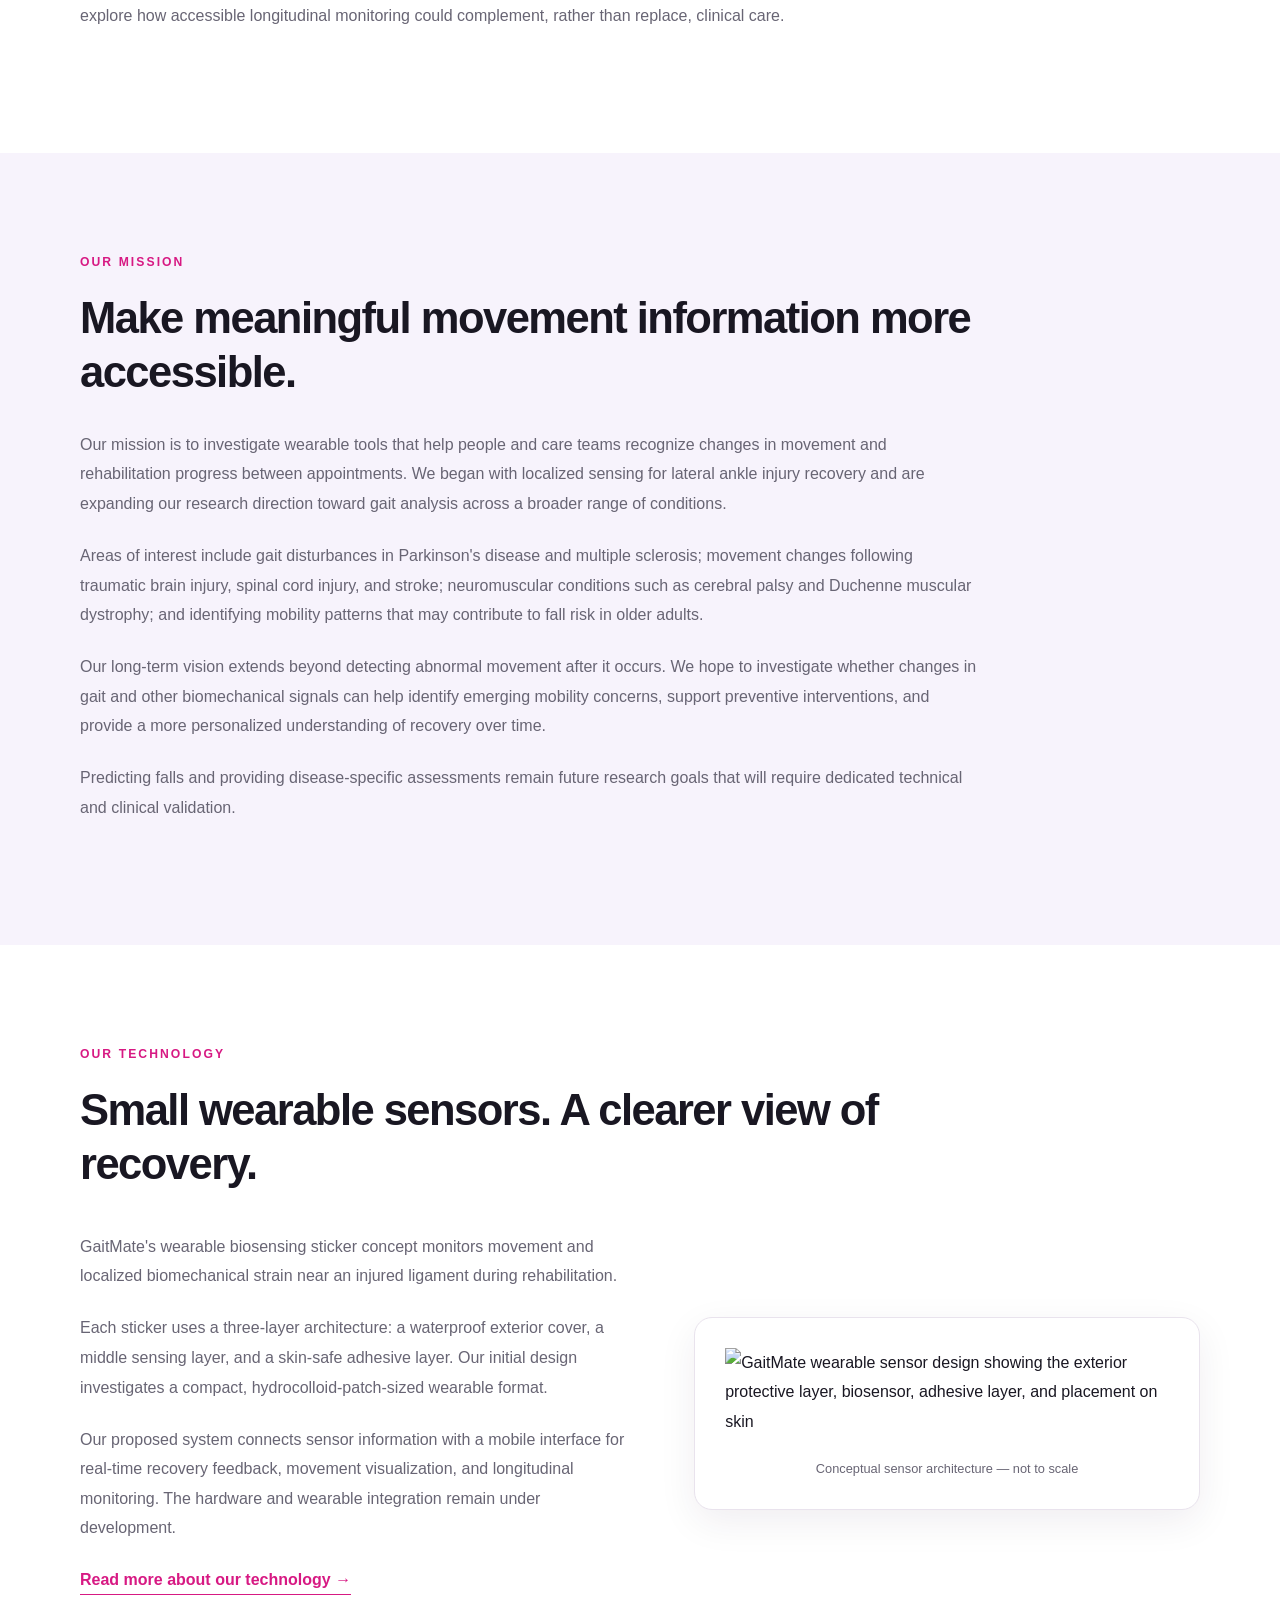
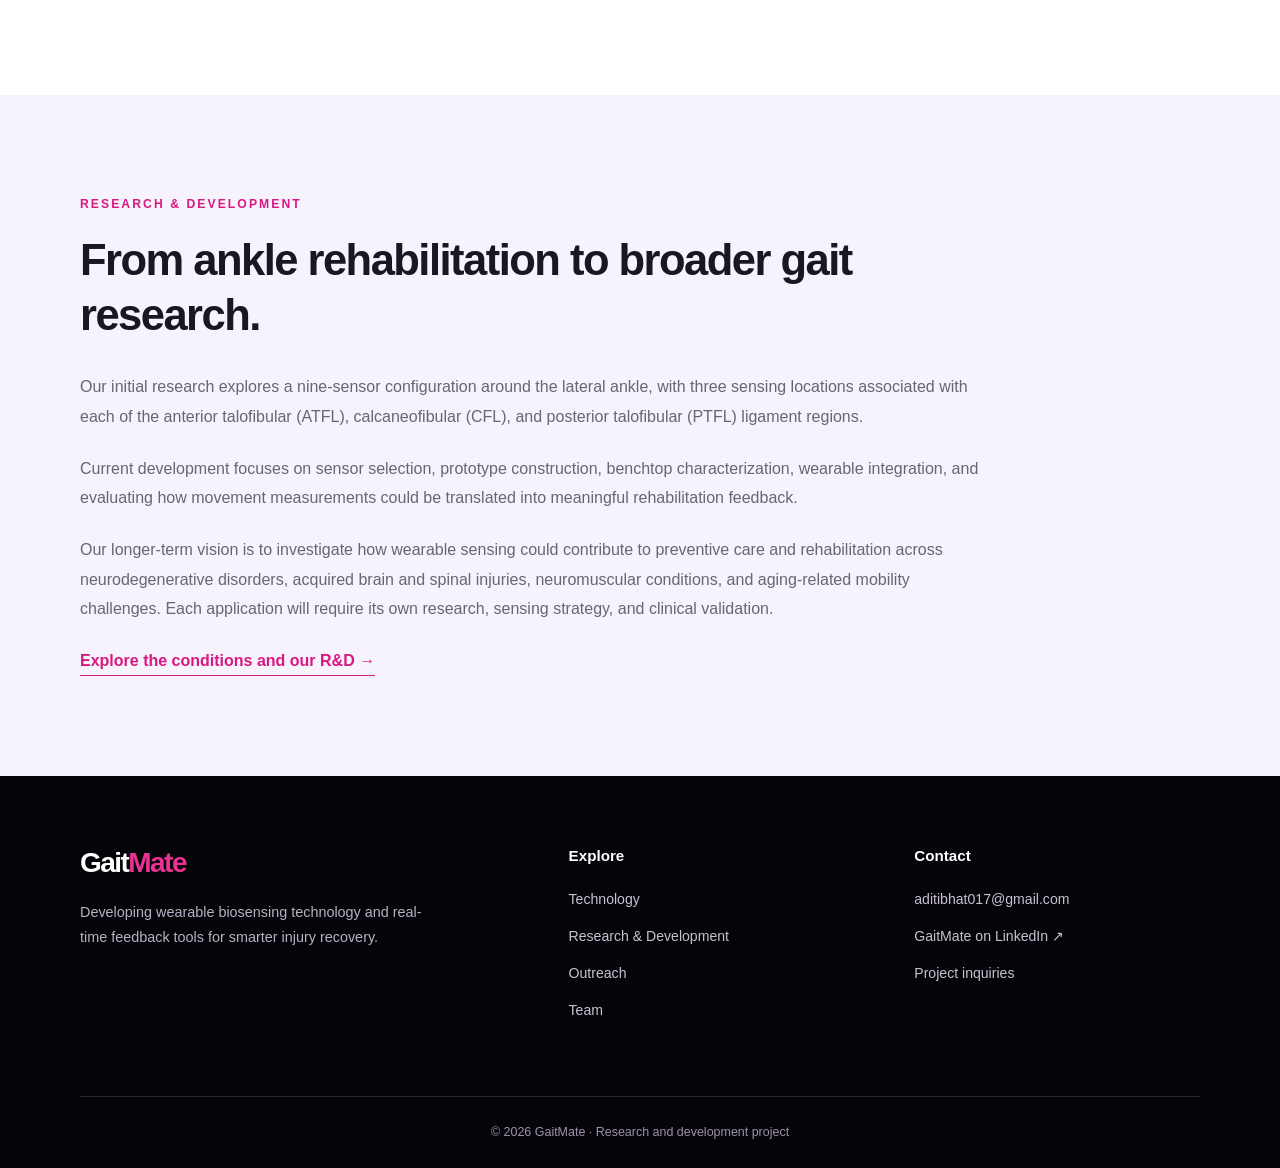
==== commit 140944e5: "Update index.html" ====
--- a/index.html
+++ b/index.html
@@ -203,9 +203,10 @@
 
         <figure class="diagram">
 
-          <img
-            src="sensor-diagram.svg"
-            alt="Conceptual three-layer wearable sticker showing waterproof cover, sensing layer, and skin-safe adhesive">
+
+<img
+  src="GaitMatePrototypeDesign1(1).png"
+  alt="GaitMate wearable sensor design showing the exterior protective layer, biosensor, adhesive layer, and placement on skin">
 
           <figcaption>
             Conceptual sensor architecture — not to scale
--- a/style.css
+++ b/style.css
@@ -1,6 +1,7 @@
-/* =====================================================
-   GAITMATE — GLOBAL DESIGN SYSTEM
-   ===================================================== */
+
+/* ==========================================
+   GAITMATE — GLOBAL STYLES
+   ========================================== */
 
 :root {
   --black: #050509;
@@ -25,8 +26,16 @@
     #a63fe5 50%,
     #6548ee 100%
   );
-}
-
+
+  --shadow: 0 12px 38px rgba(38, 14, 58, 0.07);
+  --radius: 18px;
+  --content-width: 1120px;
+}
+
+
+/* ==========================================
+   RESET & TYPOGRAPHY
+   ========================================== */
 
 * {
   box-sizing: border-box;
@@ -38,1486 +47,953 @@
 
 body {
   margin: 0;
-
-  font-family:
-    Arial,
-    Helvetica,
-    sans-serif;
-
+  background: var(--white);
   color: var(--text);
-  background: var(--white);
-
-  line-height: 1.65;
+  font-family: "Montserrat", "Segoe UI", Arial, sans-serif;
+  font-size: 16px;
+  line-height: 1.85;
+  -webkit-font-smoothing: antialiased;
+}
+
+img {
+  display: block;
+  max-width: 100%;
 }
 
 a {
   color: inherit;
 }
 
-
-/* =====================================================
+h1,
+h2,
+h3,
+p,
+figure {
+  margin-top: 0;
+}
+
+h1,
+h2,
+h3 {
+  line-height: 1.25;
+  letter-spacing: -0.035em;
+}
+
+h1 {
+  font-size: clamp(2.6rem, 5vw, 4.5rem);
+  font-weight: 800;
+}
+
+h2 {
+  font-size: clamp(2rem, 3.4vw, 3rem);
+  font-weight: 800;
+}
+
+h3 {
+  font-size: 1.2rem;
+  font-weight: 750;
+}
+
+p {
+  margin-bottom: 1.4rem;
+}
+
+.wrap {
+  width: min(var(--content-width), calc(100% - 64px));
+  margin-left: auto;
+  margin-right: auto;
+}
+
+.eyebrow {
+  margin-bottom: 20px;
+  color: var(--magenta);
+  font-size: 0.76rem;
+  font-weight: 800;
+  letter-spacing: 0.17em;
+  line-height: 1.5;
+  text-transform: uppercase;
+}
+
+.lead {
+  font-size: clamp(1.1rem, 1.7vw, 1.3rem);
+  line-height: 1.85;
+  font-weight: 500;
+}
+
+.section {
+  padding-top: 100px;
+  padding-bottom: 100px;
+}
+
+.section > p,
+.section > h2 {
+  max-width: 880px;
+}
+
+.section-tint {
+  background: var(--lavender);
+}
+
+.section-tint .wrap > p,
+.section-tint .wrap > h2 {
+  max-width: 900px;
+}
+
+.section h2 {
+  margin-bottom: 30px;
+}
+
+.section p {
+  color: var(--gray);
+}
+
+.section .eyebrow {
+  color: var(--magenta);
+}
+
+.page-intro {
+  padding-top: 105px;
+  padding-bottom: 95px;
+}
+
+.page-intro h1 {
+  max-width: 950px;
+  margin-bottom: 32px;
+}
+
+.page-intro > p:not(.eyebrow) {
+  max-width: 900px;
+  color: var(--gray);
+}
+
+.page-intro .lead {
+  color: var(--text) !important;
+}
+
+
+/* ==========================================
    NAVIGATION
-   ===================================================== */
-
-nav {
-  min-height: 76px;
-
-  padding: 0 6%;
-
+   ========================================== */
+
+.site-header {
+  background: var(--black);
+  position: relative;
+  z-index: 20;
+}
+
+.nav {
+  min-height: 88px;
   display: flex;
+  align-items: center;
   justify-content: space-between;
-  align-items: center;
-
-  background: var(--black);
-
-  border-bottom: 1px solid #21152e;
-}
-
-.logo {
-  font-size: 25px;
+  gap: 28px;
+}
+
+.brand {
+  flex-shrink: 0;
+  color: var(--white);
+  font-size: 1.75rem;
   font-weight: 800;
-
+  letter-spacing: -0.055em;
+  line-height: 1.2;
   text-decoration: none;
-
-  background: var(--gradient);
-  -webkit-background-clip: text;
-  -webkit-text-fill-color: transparent;
-  background-clip: text;
+}
+
+.brand span {
+  color: var(--pink);
 }
 
 .nav-links {
   display: flex;
   align-items: center;
-
-  gap: 27px;
+  justify-content: flex-end;
+  flex-wrap: wrap;
+  gap: 25px;
 }
 
 .nav-links a {
-  color: #ded9e5;
-
-  font-size: 14px;
-  font-weight: 600;
-
+  color: #e6dfea;
+  font-size: 0.85rem;
+  font-weight: 650;
   text-decoration: none;
-
-  transition: 0.2s;
-}
-
-.nav-links a:hover {
-  color: var(--pink);
-}
-
-
-/* =====================================================
-   HERO
-   ===================================================== */
+  transition: color 0.2s ease;
+}
+
+.nav-links a:hover,
+.nav-links a[aria-current="page"] {
+  color: #ff72c1;
+}
+
+.nav-links a:focus-visible,
+.button:focus-visible,
+.inline-link:focus-visible,
+.site-footer a:focus-visible {
+  outline: 3px solid var(--pink);
+  outline-offset: 5px;
+  border-radius: 3px;
+}
+
+
+/* ==========================================
+   BUTTONS & LINKS
+   ========================================== */
+
+.button {
+  display: inline-flex;
+  align-items: center;
+  justify-content: center;
+
+  padding: 15px 30px;
+  border-radius: 9px;
+
+  background: var(--gradient);
+  color: var(--white);
+
+  font-size: 0.92rem;
+  font-weight: 750;
+  line-height: 1.4;
+  text-decoration: none;
+
+  box-shadow: 0 8px 26px rgba(174, 52, 193, 0.22);
+  transition: transform 0.2s ease, box-shadow 0.2s ease;
+}
+
+.button:hover {
+  transform: translateY(-2px);
+  box-shadow: 0 12px 30px rgba(174, 52, 193, 0.3);
+}
+
+.inline-link {
+  display: inline-block;
+  color: var(--magenta);
+  font-weight: 750;
+  text-decoration: none;
+  border-bottom: 1px solid currentColor;
+  line-height: 1.7;
+  transition: color 0.2s ease;
+}
+
+.inline-link:hover {
+  color: var(--violet);
+}
+
+
+/* ==========================================
+   HOME HERO
+   ========================================== */
 
 .hero {
-  min-height: 78vh;
-
-  display: flex;
-  align-items: center;
-
-  padding: 100px 9%;
-
-  color: white;
+  position: relative;
+  overflow: hidden;
+
+  padding: 115px 0 125px;
 
   background:
     radial-gradient(
-      circle at 75% 40%,
-      rgba(126, 61, 238, 0.28),
-      transparent 32%
+      circle at 80% 25%,
+      rgba(145, 70, 255, 0.22),
+      transparent 42%
     ),
     radial-gradient(
-      circle at 20% 20%,
-      rgba(230, 45, 145, 0.22),
-      transparent 35%
+      circle at 15% 85%,
+      rgba(233, 50, 145, 0.18),
+      transparent 38%
     ),
-    linear-gradient(
-      135deg,
-      #050509,
-      #10071c 55%,
-      #08050d
-    );
-}
-
-.hero-content {
-  max-width: 820px;
+    linear-gradient(135deg, #050509 0%, #180a2c 100%);
+
+  color: var(--white);
+}
+
+.hero-inner {
+  position: relative;
+  z-index: 1;
+}
+
+.hero .eyebrow {
+  color: #f5a4d5;
 }
 
 .hero h1 {
-  margin: 0 0 20px;
-
-  font-size: clamp(65px, 9vw, 110px);
-  line-height: 0.95;
-
-  letter-spacing: -4px;
-
-  background: var(--gradient);
-
-  -webkit-background-clip: text;
-  -webkit-text-fill-color: transparent;
-  background-clip: text;
+  margin-bottom: 25px;
+
+  font-size: clamp(4rem, 10vw, 7rem);
+  letter-spacing: -0.075em;
+  line-height: 1;
+}
+
+.hero h1 span {
+  color: var(--pink);
 }
 
 .hero h2 {
-  max-width: 760px;
-
-  margin: 0 0 25px;
-
-  font-size: clamp(27px, 3.5vw, 42px);
-  line-height: 1.2;
-
-  font-weight: 500;
-
-  color: white;
-}
-
-.hero p {
+  max-width: 1000px;
+  margin-bottom: 34px;
+
+  font-size: clamp(1.6rem, 3.4vw, 2.8rem);
+  line-height: 1.35;
+  font-weight: 700;
+}
+
+.hero p:not(.eyebrow) {
+  max-width: 890px;
+  color: #e1d9e8;
+  font-size: 1.05rem;
+}
+
+.hero .button {
+  margin-top: 15px;
+}
+
+.hero .micro {
+  margin-top: 15px;
+  color: #bdb0c8 !important;
+  font-size: 0.77rem !important;
+}
+
+
+/* ==========================================
+   SPLIT CONTENT & SENSOR DIAGRAM
+   ========================================== */
+
+.split {
+  display: grid;
+  grid-template-columns: 1.05fr 0.95fr;
+  align-items: center;
+  gap: 55px;
+  margin-top: 40px;
+}
+
+.diagram {
+  margin: 0;
+  padding: 30px;
+
+  border: 1px solid var(--border);
+  border-radius: var(--radius);
+  background: var(--white);
+  box-shadow: var(--shadow);
+}
+
+.diagram img {
+  width: 100%;
+  height: auto;
+}
+
+.diagram figcaption {
+  margin-top: 22px;
+  color: var(--gray);
+  font-size: 0.8rem;
+  line-height: 1.6;
+  text-align: center;
+}
+
+.tech-diagram {
   max-width: 680px;
-
-  color: #c8c1d0;
-
-  font-size: 18px;
+  margin: 55px auto 0;
+}
+
+
+/* ==========================================
+   TECHNOLOGY CARDS
+   ========================================== */
+
+.tech-grid {
+  display: grid;
+  grid-template-columns: repeat(2, minmax(0, 1fr));
+  gap: 24px;
+  margin-top: 42px;
+}
+
+.tech-grid-three {
+  grid-template-columns: repeat(3, minmax(0, 1fr));
+}
+
+.tech-card {
+  min-width: 0;
+  padding: 32px;
+
+  border: 1px solid var(--border);
+  border-radius: var(--radius);
+  background: var(--white);
+
+  box-shadow: var(--shadow);
+  transition: transform 0.2s ease;
+}
+
+.tech-card:hover {
+  transform: translateY(-3px);
+}
+
+.tech-number {
+  display: inline-block;
+  margin-bottom: 18px;
+
+  color: var(--magenta);
+  font-size: 0.73rem;
+  font-weight: 800;
+  letter-spacing: 0.1em;
+  line-height: 1.5;
+}
+
+.tech-card h3 {
+  margin-bottom: 17px;
+}
+
+.tech-card p {
+  color: var(--gray);
+  font-size: 0.93rem;
   line-height: 1.8;
 }
 
-
-/* =====================================================
-   BUTTONS
-   ===================================================== */
-
-.button {
-  display: inline-block;
-
-  margin-top: 24px;
-
-  padding: 14px 25px;
-
-  color: white;
-  background: var(--gradient);
-
+.tech-card p:last-child {
+  margin-bottom: 0;
+}
+
+.tech-note {
+  max-width: 880px;
+  margin-top: 35px;
+  font-size: 0.92rem;
+  font-style: italic;
+}
+
+
+/* ==========================================
+   COLOR-CODED STRAIN SCALE
+   ========================================== */
+
+.strain-scale {
+  display: grid;
+  gap: 9px;
+  margin: 22px 0;
+}
+
+.strain-scale > div {
+  padding: 10px 14px;
   border-radius: 8px;
 
-  font-size: 15px;
-  font-weight: 700;
-
-  text-decoration: none;
-
-  transition: 0.2s;
-}
-
-.button:hover {
-  transform: translateY(-2px);
-
-  box-shadow:
-    0 10px 30px rgba(217, 25, 131, 0.22);
-}
-
-.text-link {
+  font-size: 0.84rem;
+  font-weight: 750;
+  line-height: 1.5;
+}
+
+.strain-low {
+  color: #17613c;
+  background: #ddf5e6;
+}
+
+.strain-medium {
+  color: #805700;
+  background: #fff1bf;
+}
+
+.strain-high {
+  color: #a32335;
+  background: #ffe1e5;
+}
+
+
+/* ==========================================
+   RESEARCH ROADMAP
+   ========================================== */
+
+.rd-roadmap {
+  display: grid;
+  gap: 0;
+  margin-top: 42px;
+}
+
+.rd-roadmap-item {
+  display: grid;
+  grid-template-columns: 70px 1fr;
+  gap: 25px;
+
+  padding: 30px 0;
+  border-bottom: 1px solid var(--border);
+}
+
+.rd-roadmap-item:first-child {
+  border-top: 1px solid var(--border);
+}
+
+.rd-roadmap-item > span {
   color: var(--magenta);
-
-  font-weight: 700;
-  text-decoration: none;
-}
-
-
-/* =====================================================
-   STANDARD PAGES
-   ===================================================== */
-
-.page {
-  max-width: 1100px;
-
-  margin: auto;
-
-  padding: 100px 35px;
-}
-
-.page-header {
-  max-width: 820px;
-
-  margin-bottom: 90px;
-}
-
-.page-header h1 {
-  margin: 8px 0 20px;
-
-  font-size: clamp(48px, 6vw, 72px);
-  line-height: 1;
-
-  letter-spacing: -2px;
-}
-
-.page-header p {
-  max-width: 750px;
-
-  color: var(--gray);
-
-  font-size: 20px;
-  line-height: 1.7;
-}
-
-.section-label {
-  color: var(--magenta);
-
-  font-size: 12px;
+  font-size: 1.2rem;
   font-weight: 800;
-
-  letter-spacing: 2px;
-}
-
-
-/* =====================================================
-   CONTENT SECTIONS
-   ===================================================== */
-
-.section {
-  margin: 100px 0;
-}
-
-.section h2 {
-  margin-bottom: 18px;
-
-  font-size: 35px;
-  line-height: 1.2;
-}
-
-.section > p {
-  max-width: 790px;
-
-  color: var(--gray);
-
-  font-size: 17px;
-  line-height: 1.8;
-}
-
-
-/* =====================================================
-   CARDS
-   ===================================================== */
-
-.card-grid {
+}
+
+.rd-roadmap-item h3 {
+  margin-bottom: 12px;
+}
+
+.rd-roadmap-item p {
+  max-width: 800px;
+  margin-bottom: 0;
+}
+
+
+/* ==========================================
+   OUTREACH — HORIZONTAL EVENT ROWS
+   ========================================== */
+
+.outreach-list {
   display: grid;
-
-  grid-template-columns:
-    repeat(auto-fit, minmax(220px, 1fr));
-
   gap: 24px;
-
-  margin-top: 40px;
-}
-
-.card {
-  padding: 30px;
-
-  background: var(--lavender);
-
+  margin-top: 45px;
+}
+
+.outreach-entry {
+  display: grid;
+  grid-template-columns: 115px minmax(0, 1fr);
+  gap: 35px;
+
+  padding: 35px;
   border: 1px solid var(--border);
-  border-radius: 14px;
-
-  transition: 0.2s;
-}
-
-.card:hover {
-  transform: translateY(-4px);
-
-  box-shadow:
-    0 14px 35px rgba(43, 20, 65, 0.08);
-}
-
-.card h3 {
-  margin-top: 0;
-
-  color: var(--magenta);
-}
-
-.card p {
-  color: var(--gray);
-}
-
-
-/* =====================================================
-   HOMEPAGE
-   ===================================================== */
-
-.home-section {
-  padding: 105px 9%;
-}
-
-.home-section > h2 {
-  max-width: 780px;
-
-  margin: 10px 0 25px;
-
-  font-size: clamp(36px, 5vw, 58px);
-  line-height: 1.1;
-
-  letter-spacing: -1.5px;
-}
-
-.section-intro {
-  max-width: 760px;
-
-  color: var(--gray);
-
-  font-size: 20px;
-  line-height: 1.8;
-}
-
-.alt-section {
-  background: var(--light-gray);
-}
-
-
-/* =====================================================
-   PROCESS
-   ===================================================== */
-
-.process-grid {
-  display: grid;
-
-  grid-template-columns:
-    1fr auto 1fr auto 1fr auto 1fr;
-
-  gap: 25px;
-
-  margin: 55px 0 35px;
-}
-
-.process-step span {
-  color: var(--magenta);
-
-  font-size: 12px;
-  font-weight: 800;
-}
-
-.process-step h3 {
-  margin: 8px 0;
-
-  font-size: 24px;
-}
-
-.process-step p {
-  color: var(--gray);
-}
-
-.process-arrow {
-  display: flex;
-  align-items: center;
-
-  color: #b9a9c5;
-
-  font-size: 26px;
-}
-
-
-/* =====================================================
-   FEATURE CARDS
-   ===================================================== */
-
-.feature-grid {
-  display: grid;
-
-  grid-template-columns:
-    repeat(3, 1fr);
-
-  gap: 24px;
-
-  margin-top: 45px;
-}
-
-.feature-card {
-  min-height: 285px;
-
-  padding: 32px;
-
+  border-radius: var(--radius);
+
+  background: var(--white);
+  box-shadow: var(--shadow);
+}
+
+.outreach-entry-date {
   display: flex;
   flex-direction: column;
-
-  background: white;
-
-  border: 1px solid var(--border);
-  border-radius: 14px;
-
-  text-decoration: none;
-
-  transition: 0.2s;
-}
-
-.feature-card:hover {
-  transform: translateY(-5px);
-
-  border-color: #d5b6e5;
-
-  box-shadow:
-    0 15px 35px rgba(43, 20, 65, 0.08);
-}
-
-.feature-number {
-  margin-bottom: 32px;
-
+  align-items: center;
+  justify-content: flex-start;
+
+  padding: 16px 10px;
+  border-radius: 12px;
+
+  background: var(--lavender);
   color: var(--magenta);
-
-  font-size: 12px;
+  line-height: 1.5;
+  text-align: center;
+}
+
+.outreach-month {
+  font-size: 0.75rem;
   font-weight: 800;
-}
-
-.feature-card h3 {
-  margin: 0;
-
-  font-size: 27px;
-}
-
-.feature-card p {
-  flex-grow: 1;
-
+  letter-spacing: 0.12em;
+}
+
+.outreach-entry-date strong {
+  font-size: 2.5rem;
+  font-weight: 800;
+  line-height: 1.3;
+}
+
+.outreach-entry-date > span:last-child {
+  font-size: 0.82rem;
+  font-weight: 700;
+}
+
+.outreach-entry-content h3 {
+  margin-bottom: 12px;
+  font-size: 1.35rem;
+}
+
+.outreach-meta {
+  margin-bottom: 10px;
   color: var(--gray);
-}
-
-.feature-card span {
-  color: var(--magenta);
-
-  font-weight: 700;
-}
-
-
-/* =====================================================
-   STATUS SECTION
-   ===================================================== */
-
-.status-section {
-  display: grid;
-
-  grid-template-columns: 1fr 1fr;
-
-  gap: 75px;
-
-  color: white;
-
-  background:
-    linear-gradient(
-      135deg,
-      #08050d,
-      #170925
-    );
-}
-
-.status-section .section-label {
-  color: #f451a8;
-}
-
-.status-section h2 {
-  margin-top: 10px;
-
-  font-size: clamp(36px, 5vw, 55px);
-  line-height: 1.1;
-}
-
-.status-section > div > p {
-  max-width: 600px;
-
-  color: #c8c0ce;
-
-  font-size: 17px;
-}
-
-.status-box {
-  display: grid;
-
-  grid-template-columns:
-    repeat(2, 1fr);
-
-  gap: 15px;
-}
-
-.status-box div {
-  padding: 25px;
-
-  border: 1px solid #392546;
-  border-radius: 10px;
-}
-
-.status-box span {
-  color: #f451a8;
-
-  font-size: 12px;
-  font-weight: 800;
-}
-
-.status-box p {
-  margin-bottom: 0;
-
-  font-weight: 600;
-}
-
-
-/* =====================================================
-   TEAM
-   ===================================================== */
-
-.leadership-grid {
-  display: grid;
-
-  grid-template-columns:
-    repeat(2, 1fr);
-
-  gap: 25px;
-
-  max-width: 750px;
-
-  margin-top: 35px;
-}
-
-.team-grid {
-  display: grid;
-
-  grid-template-columns:
-    repeat(4, 1fr);
-
-  gap: 22px;
-
-  margin-top: 40px;
-}
-
-.team-card {
-  padding: 28px;
-
-  background: var(--lavender);
-
-  border: 1px solid var(--border);
-  border-radius: 14px;
-}
-
-.team-initial {
-  width: 48px;
-  height: 48px;
-
-  margin-bottom: 22px;
-
+  font-size: 0.9rem;
+}
+
+.outreach-role {
+  color: var(--magenta) !important;
+  font-weight: 750;
+}
+
+.outreach-pending {
+  display: inline-block;
+  margin-top: 5px;
+
+  color: var(--gray);
+  font-size: 0.88rem;
+  font-style: italic;
+}
+
+.outreach-poster-placeholder {
   display: flex;
   align-items: center;
   justify-content: center;
 
-  color: white;
-
-  background: var(--gradient);
-
-  border-radius: 50%;
-
-  font-size: 14px;
-  font-weight: 800;
-}
-
-.team-card h3 {
-  margin: 0 0 8px;
-
-  font-size: 20px;
-}
-
-.team-role {
-  margin: 0 0 5px;
-
-  color: var(--magenta);
-
-  font-size: 14px;
-  font-weight: 700;
-}
-
-.team-group {
-  margin: 0;
-
+  max-width: 420px;
+  min-height: 180px;
+  margin-top: 22px;
+  padding: 20px;
+
+  border: 2px dashed #d7c5e5;
+  border-radius: 12px;
+
+  background: #fbf8fe;
   color: var(--gray);
 
-  font-size: 14px;
-}
-
-.leadership-card {
-  background: white;
-
-  border: 2px solid #ead9f0;
-}
-
-
-/* =====================================================
-   FOOTER
-   ===================================================== */
-
-footer {
-  padding: 60px 7%;
-
-  color: #aaa1b2;
-
-  background: var(--black);
-
-  border-top: 1px solid #21152e;
-
-  font-size: 14px;
-}
-
-footer strong {
-  display: block;
-
-  margin-bottom: 8px;
-
-  color: white;
-
-  font-size: 20px;
-}
-
-footer a {
-  color: #ddd4e4;
-
-  text-decoration: none;
-}
-
-footer a:hover {
-  color: var(--pink);
-}
-
-
-/* =====================================================
-   RESPONSIVE
-   ===================================================== */
-
-@media (max-width: 950px) {
-
-  .team-grid {
-    grid-template-columns:
-      repeat(2, 1fr);
-  }
-
-  .feature-grid {
-    grid-template-columns: 1fr;
-  }
-
-  .process-grid {
-    grid-template-columns: 1fr;
-  }
-
-  .process-arrow {
-    display: none;
-  }
-
-  .status-section {
-    grid-template-columns: 1fr;
-  }
-
-}
-
-
-@media (max-width: 760px) {
-
-  nav {
-    padding: 20px 7%;
-
-    align-items: flex-start;
-    flex-direction: column;
-
-    gap: 15px;
-  }
-
-  .nav-links {
-    flex-wrap: wrap;
-
-    gap: 14px 18px;
-  }
-
-  .hero {
-    min-height: auto;
-
-    padding: 90px 8%;
-  }
-
-  .hero h1 {
-    letter-spacing: -2px;
-  }
-
-  .page {
-    padding: 70px 25px;
-  }
-
-}
-
-
-@media (max-width: 600px) {
-
-  .leadership-grid,
-  .team-grid {
-    grid-template-columns: 1fr;
-  }
-
-}
-/* =====================================================
-   CONTACT
-   ===================================================== */
-
-.contact-grid {
+  font-size: 0.9rem;
+  text-align: center;
+}
+
+
+/* ==========================================
+   OUTREACH — RECOGNITION
+   ========================================== */
+
+.outreach-award {
   display: grid;
-
-  grid-template-columns: 1.3fr 1fr;
-
-  gap: 70px;
-
-  align-items: start;
-}
-
-.contact-card {
-  padding: 45px;
-
-  color: white;
-
-  background:
-    linear-gradient(
-      135deg,
-      #0b0711,
-      #1c0a2d
-    );
-
-  border-radius: 18px;
-}
-
-.contact-card h2 {
-  margin: 10px 0 15px;
-
-  font-size: 38px;
-}
-
-.contact-card p {
-  color: #c9c0cf;
-}
-
-.contact-details {
+  grid-template-columns: 1fr 230px;
+  align-items: center;
+  gap: 35px;
+
+  margin-top: 40px;
+  padding: 38px;
+
+  border: 1px solid var(--border);
+  border-radius: var(--radius);
+  background: var(--white);
+  box-shadow: var(--shadow);
+}
+
+.outreach-award h3 {
+  font-size: 1.45rem;
+}
+
+.outreach-award-result {
   display: flex;
   flex-direction: column;
-
-  gap: 20px;
-}
-
-.contact-detail {
-  padding: 25px 0;
-
-  border-bottom: 1px solid var(--border);
-}
-
-.contact-detail span {
-  display: block;
-
+  align-items: center;
+  justify-content: center;
+
+  min-height: 160px;
+  padding: 25px;
+
+  border-radius: 13px;
+  background: linear-gradient(135deg, #e93291, #6548ee);
+  color: var(--white);
+  text-align: center;
+}
+
+.outreach-award-result span {
+  margin-bottom: 12px;
+  font-size: 0.72rem;
+  font-weight: 800;
+  letter-spacing: 0.12em;
+}
+
+.outreach-award-result strong {
+  font-size: 1.55rem;
+  line-height: 1.3;
+}
+
+
+/* ==========================================
+   TEAM
+   ========================================== */
+
+.team-grid {
+  display: grid;
+  grid-template-columns: repeat(4, minmax(0, 1fr));
+  gap: 24px;
+  margin-top: 42px;
+}
+
+.team-leadership {
+  grid-template-columns: repeat(2, minmax(0, 1fr));
+  max-width: 780px;
+}
+
+.team-member {
+  min-width: 0;
+  padding: 32px 24px;
+
+  border: 1px solid var(--border);
+  border-radius: var(--radius);
+
+  background: var(--white);
+  box-shadow: var(--shadow);
+}
+
+.team-avatar {
+  display: flex;
+  align-items: center;
+  justify-content: center;
+
+  width: 66px;
+  height: 66px;
+  margin-bottom: 25px;
+
+  border-radius: 50%;
+  background: linear-gradient(135deg, #fbe0f0, #e9ddff);
+
+  color: var(--magenta);
+  font-size: 1.2rem;
+  font-weight: 800;
+}
+
+.team-member h3 {
+  margin-bottom: 10px;
+  font-size: 1.1rem;
+}
+
+.team-title {
   margin-bottom: 8px;
-
-  color: var(--magenta);
-
-  font-size: 12px;
-  font-weight: 800;
-
-  letter-spacing: 1.5px;
-
-  text-transform: uppercase;
-}
-
-.contact-detail a {
-  font-size: 18px;
-  font-weight: 600;
-
-  text-decoration: none;
-}
-
-.contact-detail a:hover {
-  color: var(--magenta);
-}
-
-
-/* =====================================================
-   FULL FOOTER
-   ===================================================== */
+  color: var(--magenta) !important;
+  font-size: 0.88rem;
+  font-weight: 750;
+}
+
+.team-specialty {
+  margin-bottom: 0;
+  color: var(--gray);
+  font-size: 0.86rem;
+  line-height: 1.7;
+}
+
+
+/* ==========================================
+   CONTACT
+   ========================================== */
+
+.contact-page {
+  min-height: 55vh;
+}
+
+.contact-page h1 {
+  margin-bottom: 35px;
+}
+
+.contact-page > p {
+  max-width: 850px;
+}
+
+
+/* ==========================================
+   FOOTER
+   ========================================== */
+
+.site-footer {
+  padding-top: 70px;
+  background: var(--black);
+  color: var(--white);
+}
 
 .footer-grid {
   display: grid;
-
-  grid-template-columns: 2fr 1fr 1fr;
-
+  grid-template-columns: 1.5fr 1fr 1fr;
   gap: 60px;
-
-  max-width: 1200px;
-
-  margin: auto;
-}
-
-.footer-brand {
-  max-width: 330px;
-}
-
-.footer-brand strong {
-  font-size: 25px;
-
-  background: var(--gradient);
-
-  -webkit-background-clip: text;
-  -webkit-text-fill-color: transparent;
-  background-clip: text;
-}
-
-.footer-brand p {
-  color: #aaa1b2;
-}
-
-.footer-grid h4 {
-  margin-top: 0;
-  margin-bottom: 18px;
-
-  color: white;
-
-  font-size: 13px;
-
-  text-transform: uppercase;
-
-  letter-spacing: 1.5px;
-}
-
-.footer-grid a {
+  padding-bottom: 60px;
+}
+
+.site-footer .brand {
+  display: inline-block;
+  margin-bottom: 20px;
+}
+
+.site-footer p {
+  max-width: 350px;
+  color: #b9b0c4;
+  font-size: 0.9rem;
+  line-height: 1.8;
+}
+
+.site-footer h3 {
+  margin-bottom: 23px;
+  color: var(--white);
+  font-size: 0.95rem;
+  letter-spacing: 0;
+}
+
+.footer-grid > div:not(:first-child) a {
   display: block;
-
-  margin-bottom: 10px;
-}
-
-.footer-bottom {
-  max-width: 1200px;
-
-  margin: 50px auto 0;
-
-  padding-top: 25px;
-
-  border-top: 1px solid #21152e;
-
-  color: #777080;
-
-  font-size: 12px;
-}
-
-
-@media (max-width: 750px) {
-
-  .contact-grid {
+  width: fit-content;
+  max-width: 100%;
+  margin-bottom: 13px;
+
+  color: #c9c1d2;
+  font-size: 0.88rem;
+  line-height: 1.7;
+  text-decoration: none;
+  overflow-wrap: anywhere;
+}
+
+.site-footer a:hover {
+  color: #ff80c8;
+}
+
+.copyright {
+  padding: 24px 0;
+  border-top: 1px solid #2c2135;
+
+  color: #9e92aa;
+  font-size: 0.78rem;
+  text-align: center;
+}
+
+
+/* ==========================================
+   RESPONSIVE — TABLET
+   ========================================== */
+
+@media (max-width: 900px) {
+
+  .nav {
+    flex-direction: column;
+    justify-content: center;
+    padding-top: 22px;
+    padding-bottom: 22px;
+  }
+
+  .nav-links {
+    justify-content: center;
+    gap: 14px 22px;
+  }
+
+  .split {
     grid-template-columns: 1fr;
+  }
+
+  .tech-grid-three {
+    grid-template-columns: repeat(2, minmax(0, 1fr));
+  }
+
+  .team-grid {
+    grid-template-columns: repeat(2, minmax(0, 1fr));
+  }
+
+  .footer-grid {
+    grid-template-columns: 1fr 1fr;
+    gap: 40px;
+  }
+
+  .footer-grid > div:first-child {
+    grid-column: 1 / -1;
+  }
+
+  .outreach-award {
+    grid-template-columns: 1fr;
+  }
+
+  .outreach-award-result {
+    min-height: 125px;
+  }
+
+}
+
+
+/* ==========================================
+   RESPONSIVE — MOBILE
+   ========================================== */
+
+@media (max-width: 600px) {
+
+  body {
+    font-size: 15px;
+  }
+
+  .wrap {
+    width: calc(100% - 36px);
+  }
+
+  .nav {
+    min-height: auto;
+  }
+
+  .nav-links {
+    gap: 10px 16px;
+  }
+
+  .nav-links a {
+    font-size: 0.79rem;
+  }
+
+  .hero {
+    padding: 85px 0 95px;
+  }
+
+  .hero h1 {
+    font-size: clamp(3.7rem, 15vw, 5.3rem);
+  }
+
+  .hero h2 {
+    font-size: 1.6rem;
+  }
+
+  .hero p:not(.eyebrow) {
+    font-size: 0.96rem;
+  }
+
+  .section {
+    padding-top: 70px;
+    padding-bottom: 70px;
+  }
+
+  .page-intro {
+    padding-top: 75px;
+    padding-bottom: 65px;
+  }
+
+  .tech-grid,
+  .tech-grid-three,
+  .team-grid,
+  .team-leadership {
+    grid-template-columns: 1fr;
+  }
+
+  .tech-card,
+  .team-member {
+    padding: 26px;
+  }
+
+  .diagram {
+    padding: 18px;
+  }
+
+  .rd-roadmap-item {
+    grid-template-columns: 42px 1fr;
+    gap: 15px;
+  }
+
+  .outreach-entry {
+    grid-template-columns: 1fr;
+    gap: 22px;
+    padding: 25px;
+  }
+
+  .outreach-entry-date {
+    width: 105px;
+  }
+
+  .outreach-award {
+    padding: 26px;
   }
 
   .footer-grid {
     grid-template-columns: 1fr;
-
     gap: 35px;
   }
 
-}
-/* =====================================================
-   IMPACT
-   ===================================================== */
-
-.impact-focus {
-  display: grid;
-
-  grid-template-columns: repeat(3, 1fr);
-
-  gap: 25px;
-
-  margin-top: 45px;
-}
-
-.impact-focus > div {
-  padding-top: 25px;
-
-  border-top: 2px solid var(--magenta);
-}
-
-.impact-focus span,
-.impact-number {
-  color: var(--magenta);
-
-  font-size: 12px;
-  font-weight: 800;
-
-  letter-spacing: 1px;
-}
-
-.impact-focus h3 {
-  margin: 12px 0 8px;
-
-  font-size: 24px;
-}
-
-.impact-focus p {
-  color: var(--gray);
-}
-
-
-.impact-future {
-  padding: 70px;
-
-  background: var(--light-gray);
-
-  border-radius: 20px;
-}
-
-.impact-grid {
-  display: grid;
-
-  grid-template-columns: repeat(2, 1fr);
-
-  gap: 20px;
-
-  margin-top: 45px;
-}
-
-.impact-card {
-  min-height: 240px;
-
-  padding: 32px;
-
-  background: white;
-
-  border: 1px solid var(--border);
-  border-radius: 14px;
-}
-
-.impact-card h3 {
-  margin: 18px 0 10px;
-
-  font-size: 23px;
-}
-
-.impact-card p {
-  color: var(--gray);
-}
-
-.impact-card-highlight {
-  color: white;
-
-  background:
-    linear-gradient(
-      135deg,
-      #100719,
-      #2b0c40
-    );
-
-  border: none;
-}
-
-.impact-card-highlight p {
-  color: #c9c0cf;
-}
-
-.impact-card-highlight .impact-number {
-  color: #f451a8;
-}
-
-
-.impact-vision {
-  margin: 120px 0 30px;
-
-  padding: 75px;
-
-  color: white;
-
-  background:
-    linear-gradient(
-      135deg,
-      #08050d,
-      #1d0a2d
-    );
-
-  border-radius: 20px;
-}
-
-.impact-vision h2 {
-  max-width: 650px;
-
-  margin: 12px 0 20px;
-
-  font-size: clamp(40px, 5vw, 60px);
-
-  line-height: 1.1;
-}
-
-.impact-vision p {
-  max-width: 650px;
-
-  color: #c9c0cf;
-
-  font-size: 18px;
-}
-
-
-@media (max-width: 800px) {
-
-  .impact-focus,
-  .impact-grid {
-    grid-template-columns: 1fr;
-  }
-
-  .impact-future,
-  .impact-vision {
-    padding: 40px 25px;
-  }
-
-}
-/* =====================================================
-   RESEARCH & DEVELOPMENT
-   ===================================================== */
-
-.research-question {
-  margin: 110px 0;
-
-  padding: 70px;
-
-  color: white;
-
-  background:
-    radial-gradient(
-      circle at 80% 20%,
-      rgba(145, 70, 255, 0.25),
-      transparent 35%
-    ),
-    linear-gradient(
-      135deg,
-      #08050d,
-      #1d0a2d
-    );
-
-  border-radius: 20px;
-}
-
-.research-question h2 {
-  max-width: 850px;
-
-  margin: 12px 0 20px;
-
-  font-size: clamp(34px, 5vw, 52px);
-  line-height: 1.15;
-}
-
-.research-question p {
-  max-width: 700px;
-
-  color: #c9c0cf;
-
-  font-size: 18px;
-}
-
-
-.rd-goals {
-  display: grid;
-
-  grid-template-columns: repeat(4, 1fr);
-
-  gap: 25px;
-
-  margin-top: 45px;
-}
-
-.rd-goals > div {
-  padding-top: 25px;
-
-  border-top: 2px solid var(--magenta);
-}
-
-.rd-goals span {
-  color: var(--magenta);
-
-  font-size: 12px;
-  font-weight: 800;
-}
-
-.rd-goals h3 {
-  margin: 12px 0 8px;
-
-  font-size: 23px;
-}
-
-.rd-goals p {
-  color: var(--gray);
-}
-
-
-.rd-development {
-  padding: 70px;
-
-  background: var(--light-gray);
-
-  border-radius: 20px;
-}
-
-.rd-timeline {
-  margin-top: 50px;
-}
-
-.rd-stage {
-  display: grid;
-
-  grid-template-columns: 70px 1fr;
-
-  gap: 25px;
-
-  padding: 30px 0;
-
-  border-top: 1px solid var(--border);
-}
-
-.rd-stage > span {
-  color: #aaa3ae;
-
-  font-size: 13px;
-  font-weight: 800;
-}
-
-.rd-stage h3 {
-  margin: 0 0 8px;
-
-  font-size: 23px;
-}
-
-.rd-stage p {
-  max-width: 700px;
-
-  margin: 0;
-
-  color: var(--gray);
-}
-
-.rd-stage.complete > span {
-  color: var(--purple);
-}
-
-.rd-stage.active > span {
-  color: var(--magenta);
-}
-
-.rd-stage.active h3 {
-  color: var(--magenta);
-}
-
-
-.rd-limitations {
-  margin: 110px 0;
-
-  padding: 60px;
-
-  border: 1px solid #e6d9ea;
-  border-left: 5px solid var(--magenta);
-
-  border-radius: 12px;
-
-  background: var(--lavender);
-}
-
-.rd-limitations h2 {
-  margin: 12px 0 18px;
-
-  font-size: 34px;
-}
-
-.rd-limitations p {
-  max-width: 800px;
-
-  color: var(--gray);
-}
-
-
-.rd-next {
-  margin-top: 110px;
-
-  padding: 55px;
-
-  display: flex;
-
-  justify-content: space-between;
-  align-items: center;
-
-  gap: 30px;
-
-  color: white;
-
-  background:
-    linear-gradient(
-      135deg,
-      #08050d,
-      #1d0a2d
-    );
-
-  border-radius: 18px;
-}
-
-.rd-next h2 {
-  margin: 8px 0 0;
-
-  font-size: 34px;
-}
-
-
-@media (max-width: 850px) {
-
-  .rd-goals {
-    grid-template-columns: repeat(2, 1fr);
-  }
-
-}
-
-
-@media (max-width: 650px) {
-
-  .research-question,
-  .rd-development,
-  .rd-limitations {
-    padding: 40px 25px;
-  }
-
-  .rd-goals {
-    grid-template-columns: 1fr;
-  }
-
-  .rd-stage {
-    grid-template-columns: 45px 1fr;
-  }
-
-  .rd-next {
-    align-items: flex-start;
-    flex-direction: column;
-
-    padding: 40px 25px;
-  }
-
-}
-/* =====================================================
-   OUTREACH
-   ===================================================== */
-
-.outreach-grid {
-  display: grid;
-
-  grid-template-columns: repeat(3, 1fr);
-
-  gap: 24px;
-
-  margin-top: 45px;
-}
-
-.outreach-card {
-  padding: 32px;
-
-  background: var(--lavender);
-
-  border: 1px solid var(--border);
-  border-radius: 14px;
-}
-
-.outreach-year {
-  margin-bottom: 18px;
-
-  color: var(--magenta);
-
-  font-size: 13px;
-  font-weight: 800;
-
-  letter-spacing: 1px;
-}
-
-.outreach-card h3 {
-  margin: 0 0 8px;
-
-  font-size: 23px;
-}
-
-.outreach-type {
-  margin-bottom: 18px;
-
-  color: var(--purple);
-
-  font-size: 13px;
-  font-weight: 700;
-}
-
-.outreach-card p {
-  color: var(--gray);
-}
-
-
-.outreach-programs {
-  padding: 70px;
-
-  background: var(--light-gray);
-
-  border-radius: 20px;
-}
-
-.outreach-feature {
-  margin-top: 45px;
-
-  padding: 40px;
-
-  display: grid;
-
-  grid-template-columns: 2fr 1fr;
-
-  gap: 50px;
-
-  align-items: center;
-
-  background: white;
-
-  border: 1px solid var(--border);
-  border-radius: 14px;
-}
-
-.outreach-feature h3 {
-  margin: 0 0 15px;
-
-  font-size: 28px;
-}
-
-.outreach-feature p {
-  color: var(--gray);
-}
-
-.outreach-result {
-  padding: 30px;
-
-  text-align: center;
-
-  background:
-    linear-gradient(
-      135deg,
-      #0c0712,
-      #27103b
-    );
-
-  border-radius: 12px;
-}
-
-.outreach-result span {
-  display: block;
-
-  margin-bottom: 10px;
-
-  color: #f451a8;
-
-  font-size: 11px;
-  font-weight: 800;
-
-  letter-spacing: 1.5px;
-}
-
-.outreach-result strong {
-  color: white;
-
-  font-size: 28px;
-}
-
-
-.outreach-values {
-  display: grid;
-
-  grid-template-columns: repeat(4, 1fr);
-
-  gap: 25px;
-
-  margin-top: 45px;
-}
-
-.outreach-values > div {
-  padding-top: 25px;
-
-  border-top: 2px solid var(--magenta);
-}
-
-.outreach-values span {
-  color: var(--magenta);
-
-  font-size: 12px;
-  font-weight: 800;
-}
-
-.outreach-values h3 {
-  margin: 12px 0 8px;
-
-  font-size: 21px;
-}
-
-.outreach-values p {
-  color: var(--gray);
-}
-
-
-.outreach-cta {
-  margin-top: 110px;
-
-  padding: 60px;
-
-  display: flex;
-
-  justify-content: space-between;
-  align-items: center;
-
-  gap: 40px;
-
-  color: white;
-
-  background:
-    linear-gradient(
-      135deg,
-      #08050d,
-      #1d0a2d
-    );
-
-  border-radius: 18px;
-}
-
-.outreach-cta h2 {
-  margin: 8px 0 12px;
-
-  font-size: 36px;
-}
-
-.outreach-cta p {
-  max-width: 600px;
-
-  color: #c9c0cf;
-}
-
-
-@media (max-width: 850px) {
-
-  .outreach-grid {
-    grid-template-columns: 1fr;
-  }
-
-  .outreach-values {
-    grid-template-columns: repeat(2, 1fr);
-  }
-
-  .outreach-feature {
-    grid-template-columns: 1fr;
-  }
-
-}
-
-
-@media (max-width: 650px) {
-
-  .outreach-programs {
-    padding: 40px 25px;
-  }
-
-  .outreach-feature {
-    padding: 25px;
-  }
-
-  .outreach-values {
-    grid-template-columns: 1fr;
-  }
-
-  .outreach-cta {
-    padding: 40px 25px;
-
-    align-items: flex-start;
-    flex-direction: column;
-  }
-
-}
+  .footer-grid > div:first-child {
+    grid-column: auto;
+  }
+
+  .site-footer {
+    padding-top: 55px;
+  }
+
+}
+
+
+/* ==========================================
+   ACCESSIBILITY
+   ========================================== */
+
+@media (prefers-reduced-motion: reduce) {
+
+  html {
+    scroll-behavior: auto;
+  }
+
+  *,
+  *::before,
+  *::after {
+    transition-duration: 0.01ms !important;
+    animation-duration: 0.01ms !important;
+  }
+
+}
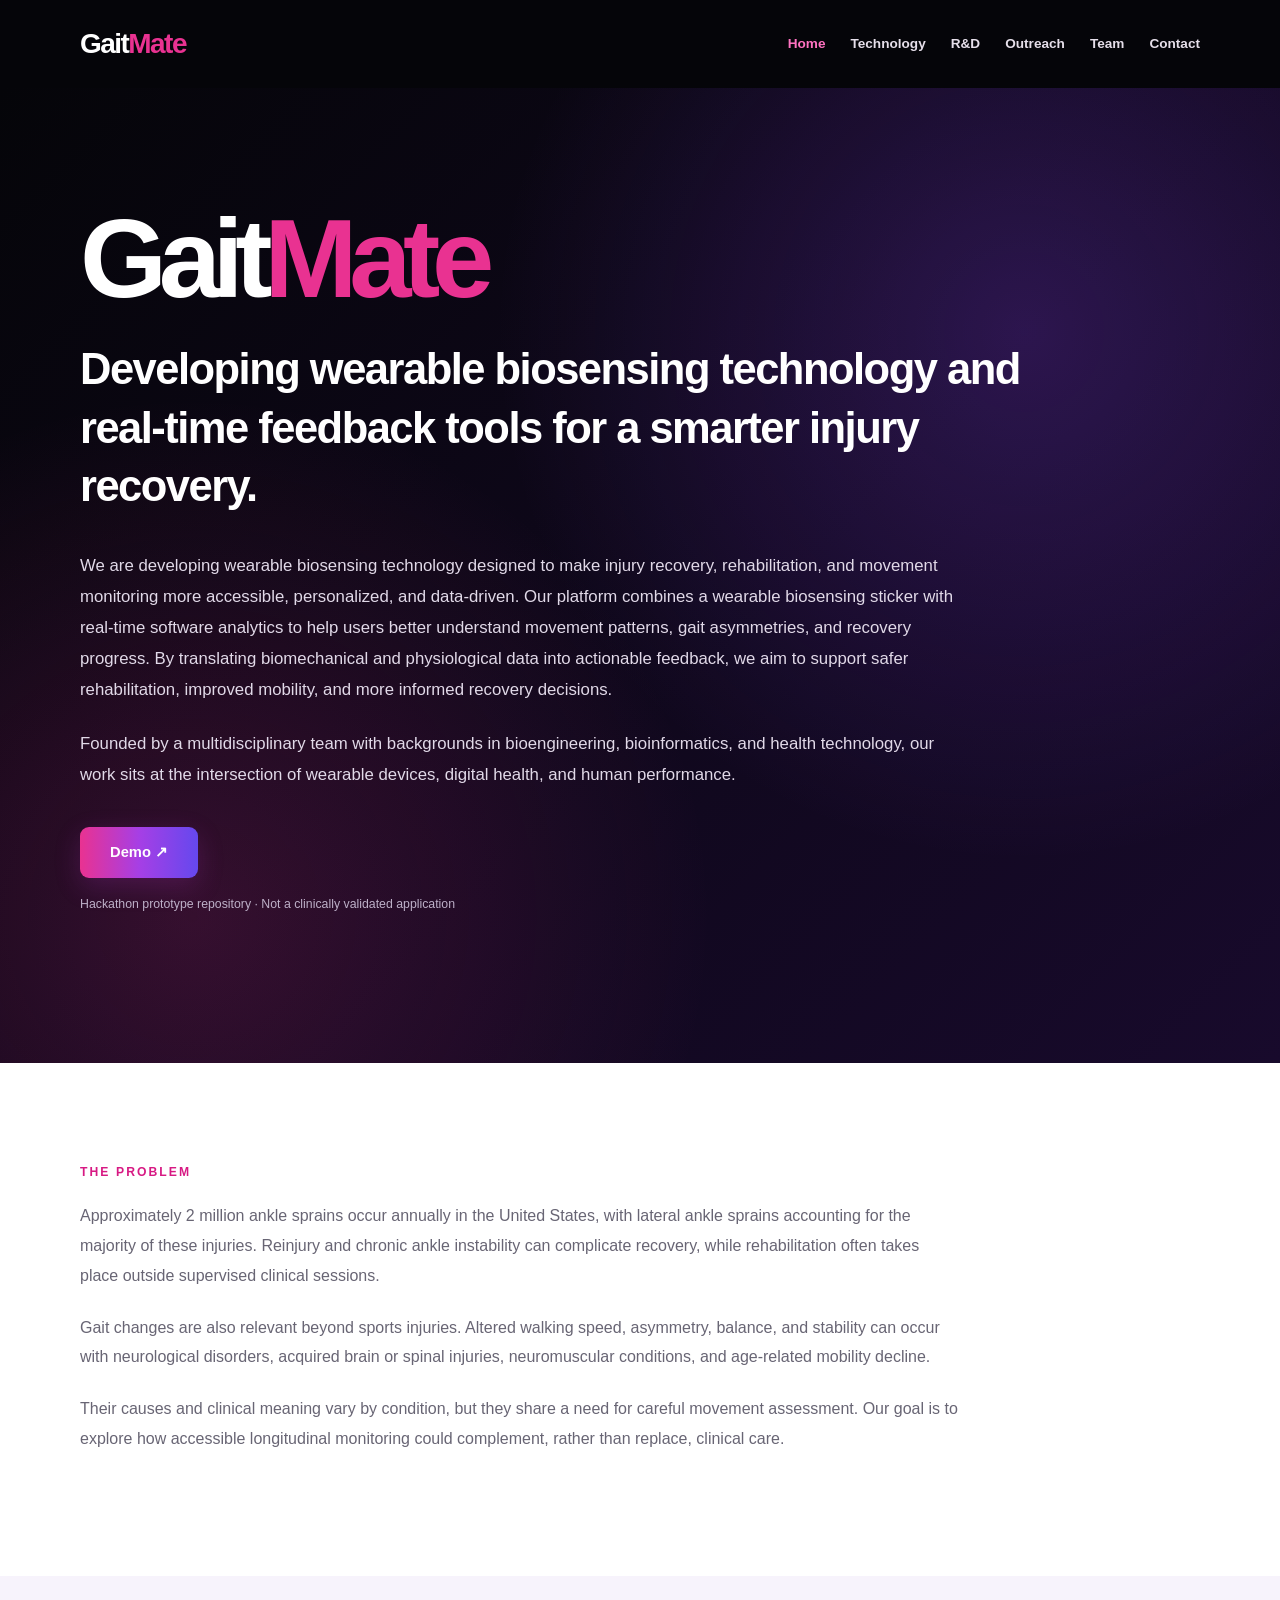
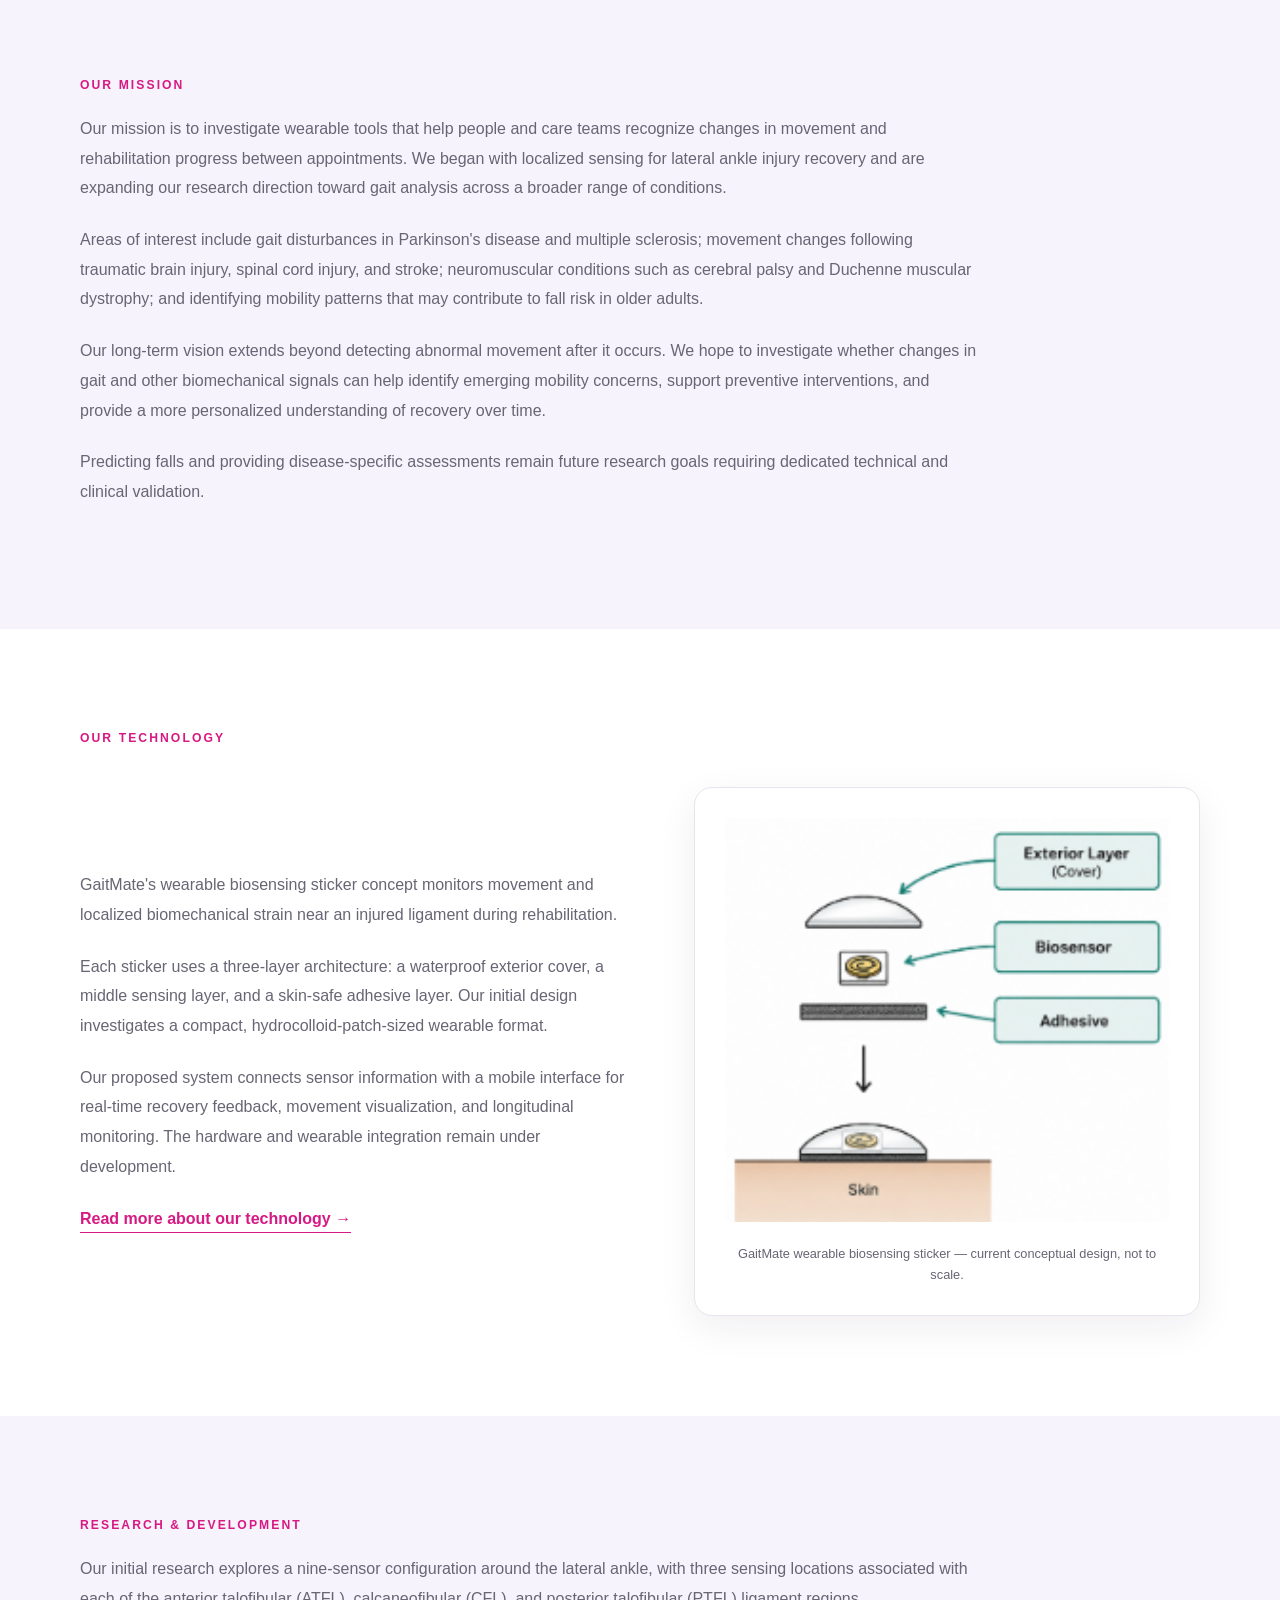
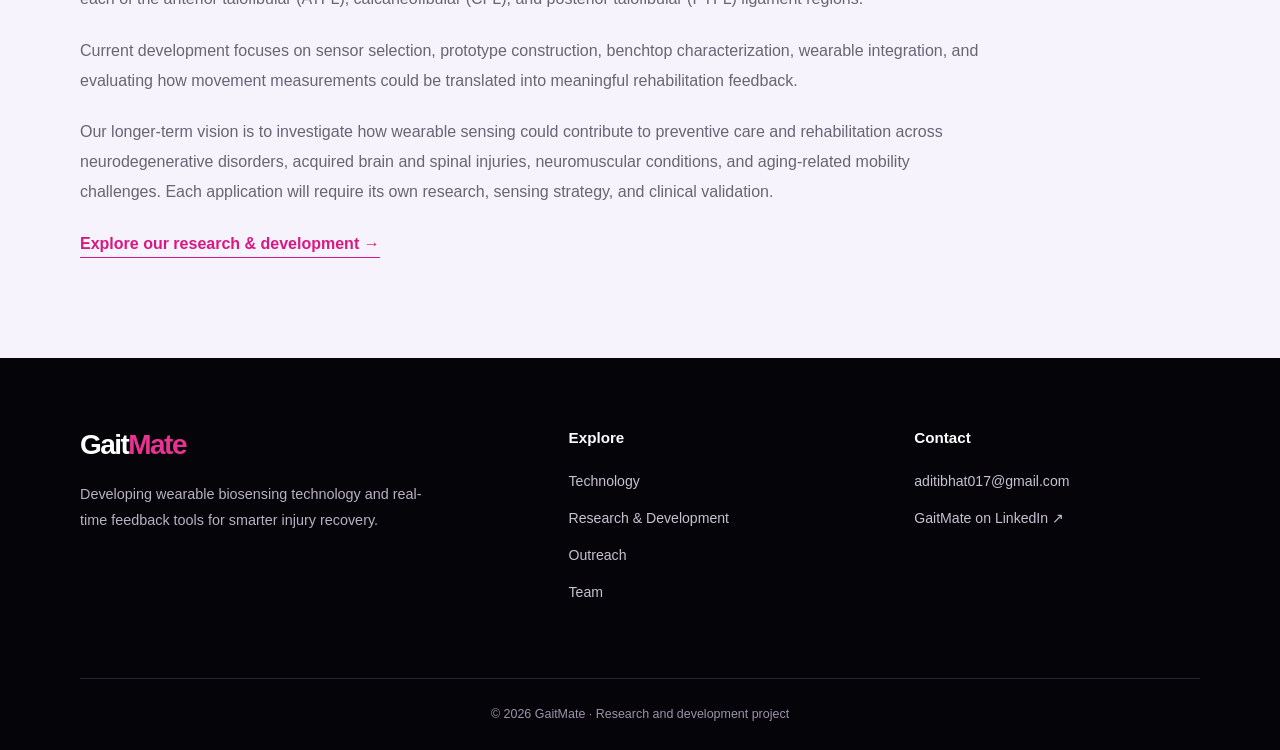
==== commit ff112493: "Update index.html" ====
--- a/index.html
+++ b/index.html
@@ -4,7 +4,7 @@
 <head>
   <meta charset="UTF-8">
   <meta name="viewport" content="width=device-width, initial-scale=1.0">
-  <meta name="description" content="GaitMate wearable sensing and gait rehabilitation research">
+  <meta name="description" content="GaitMate wearable biosensing and rehabilitation research">
   <title>Home | GaitMate</title>
   <link rel="stylesheet" href="style.css">
 </head>
@@ -32,8 +32,6 @@
     <!-- HERO -->
     <section class="hero">
       <div class="wrap hero-inner">
-
-        <p class="eyebrow">WEARABLE TECHNOLOGY · DIGITAL HEALTH</p>
 
         <h1>Gait<span>Mate</span></h1>
 
@@ -76,36 +74,30 @@
       </div>
     </section>
 
-
     <!-- THE PROBLEM -->
     <section class="section wrap">
 
       <p class="eyebrow">THE PROBLEM</p>
 
-      <h2>
-        Movement tells a story that periodic assessments can miss.
-      </h2>
-
       <p>
-        Nearly 85% of the approximately 2 million ankle sprains
-        occurring annually in the United States are lateral ankle
-        sprains, making them an important starting point for
-        GaitMate's research. Reinjury and chronic ankle instability
-        can complicate recovery, while rehabilitation often takes
-        place outside supervised clinical sessions.
+        Approximately 2 million ankle sprains occur annually in the
+        United States, with lateral ankle sprains accounting for
+        the majority of these injuries. Reinjury and chronic ankle
+        instability can complicate recovery, while rehabilitation
+        often takes place outside supervised clinical sessions.
       </p>
 
       <p>
         Gait changes are also relevant beyond sports injuries.
         Altered walking speed, asymmetry, balance, and stability
-        can occur with neurological disorders, acquired brain or
-        spinal injuries, neuromuscular conditions, and age-related
-        mobility decline.
+        can occur with neurological disorders, acquired brain
+        or spinal injuries, neuromuscular conditions, and
+        age-related mobility decline.
       </p>
 
       <p>
-        Their causes and clinical meaning vary by condition, but
-        they share a need for careful movement assessment.
+        Their causes and clinical meaning vary by condition,
+        but they share a need for careful movement assessment.
         Our goal is to explore how accessible longitudinal
         monitoring could complement, rather than replace,
         clinical care.
@@ -113,16 +105,11 @@
 
     </section>
 
-
     <!-- OUR MISSION -->
     <section class="section section-tint">
       <div class="wrap">
 
         <p class="eyebrow">OUR MISSION</p>
-
-        <h2>
-          Make meaningful movement information more accessible.
-        </h2>
 
         <p>
           Our mission is to investigate wearable tools that help
@@ -153,22 +140,17 @@
 
         <p>
           Predicting falls and providing disease-specific assessments
-          remain future research goals that will require dedicated
-          technical and clinical validation.
-        </p>
-
-      </div>
-    </section>
-
+          remain future research goals requiring dedicated technical
+          and clinical validation.
+        </p>
+
+      </div>
+    </section>
 
     <!-- OUR TECHNOLOGY -->
     <section class="section wrap">
 
       <p class="eyebrow">OUR TECHNOLOGY</p>
-
-      <h2>
-        Small wearable sensors. A clearer view of recovery.
-      </h2>
 
       <div class="split">
 
@@ -203,13 +185,13 @@
 
         <figure class="diagram">
 
-
-<img
-  src="GaitMatePrototypeDesign1(1).png"
-  alt="GaitMate wearable sensor design showing the exterior protective layer, biosensor, adhesive layer, and placement on skin">
+          <img
+            src="GaitMatePrototypeDesign1.png"
+            alt="GaitMate sensor architecture showing exterior protective layer, biosensor, adhesive layer, and placement on skin">
 
           <figcaption>
-            Conceptual sensor architecture — not to scale
+            GaitMate wearable biosensing sticker — current conceptual design,
+            not to scale.
           </figcaption>
 
         </figure>
@@ -217,17 +199,12 @@
       </div>
 
     </section>
-
 
     <!-- RESEARCH AND DEVELOPMENT -->
     <section class="section section-tint">
       <div class="wrap">
 
         <p class="eyebrow">RESEARCH &amp; DEVELOPMENT</p>
-
-        <h2>
-          From ankle rehabilitation to broader gait research.
-        </h2>
 
         <p>
           Our initial research explores a nine-sensor configuration
@@ -256,14 +233,13 @@
         </p>
 
         <a class="inline-link" href="research-development.html">
-          Explore the conditions and our R&amp;D →
+          Explore our research &amp; development →
         </a>
 
       </div>
     </section>
 
   </main>
-
 
   <!-- FOOTER -->
   <footer class="site-footer">
@@ -274,14 +250,13 @@
         <a class="brand" href="index.html">Gait<span>Mate</span></a>
 
         <p>
-          Developing wearable biosensing technology and real-time
-          feedback tools for smarter injury recovery.
+          Developing wearable biosensing technology and
+          real-time feedback tools for smarter injury recovery.
         </p>
       </div>
 
       <div>
         <h3>Explore</h3>
-
         <a href="technology.html">Technology</a>
         <a href="research-development.html">Research &amp; Development</a>
         <a href="outreach.html">Outreach</a>
@@ -301,8 +276,6 @@
           rel="noopener noreferrer">
           GaitMate on LinkedIn ↗
         </a>
-
-        <a href="contact.html">Project inquiries</a>
       </div>
 
     </div>
